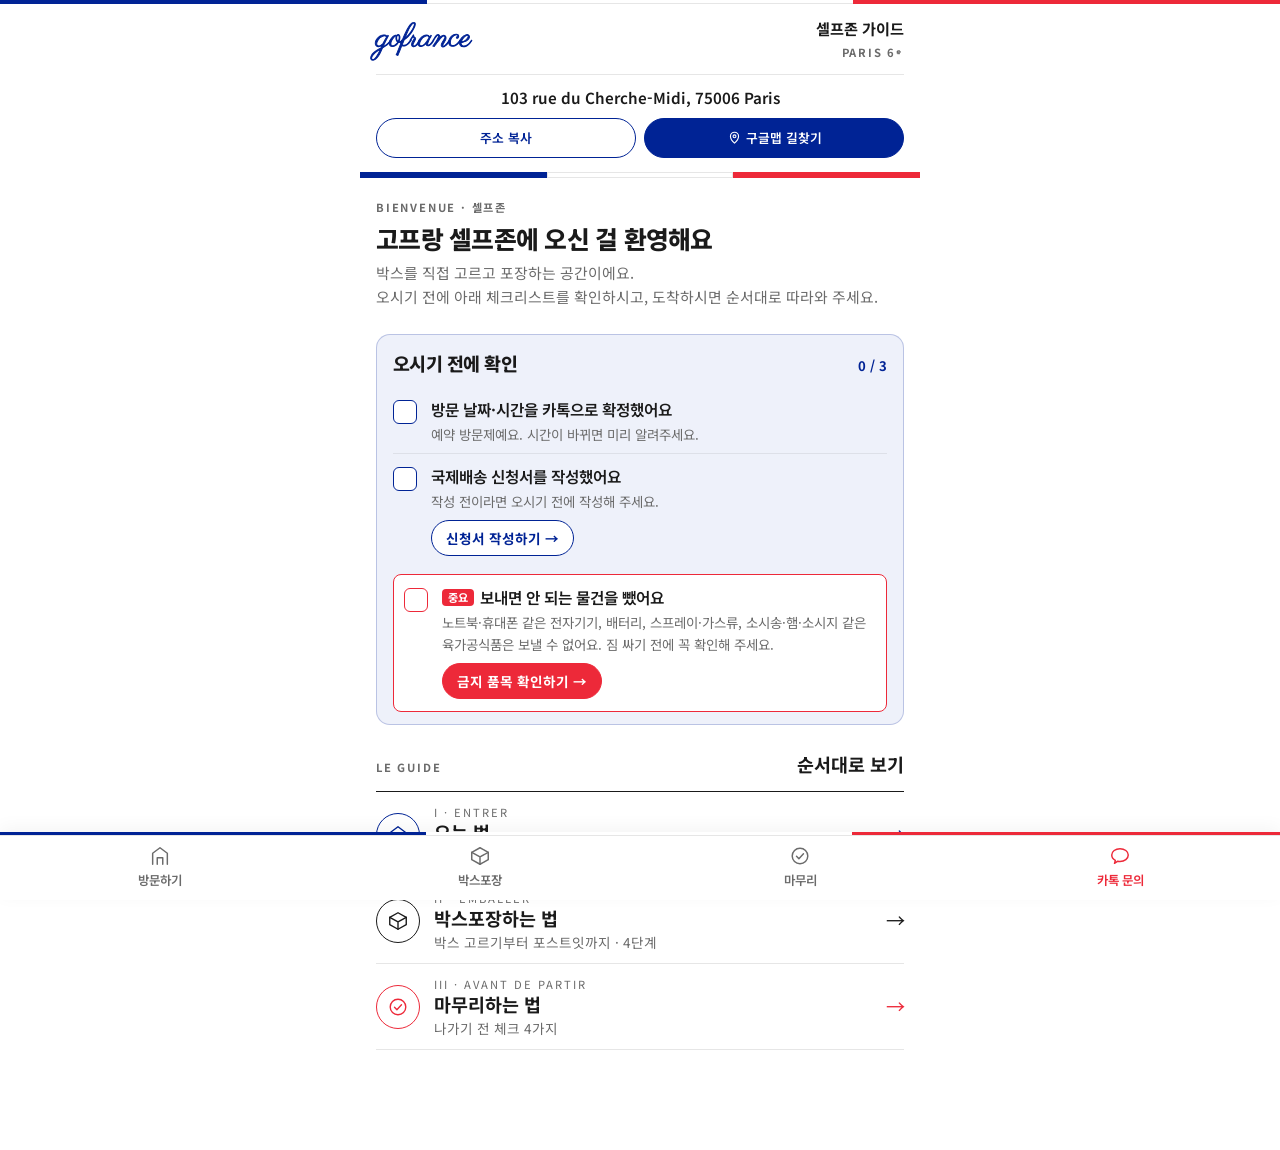
==== selfzone.html @ 9e1cb742 "셀프존가이드" ====
<!doctype html>
<html lang="ko">
<head>
<meta charset="utf-8">
<meta name="viewport" content="width=device-width, initial-scale=1, viewport-fit=cover">
<title>고프랑 셀프존 가이드</title>
<meta name="description" content="파리 6구 고프랑 셀프존에서 국제배송 박스를 직접 포장하는 방법을 사진으로 안내해요.">
<meta property="og:type" content="website">
<meta property="og:site_name" content="고프랑 GoFrance">
<meta property="og:title" content="고프랑 셀프존 가이드">
<meta property="og:description" content="오는 법 · 박스포장하는 법 · 마무리하는 법을 사진으로 안내해요.">
<meta property="og:url" content="https://gofrance-logis.github.io/gofrance-guide/selfzone.html">
<meta property="og:image" content="https://gofrance-logis.github.io/gofrance-guide/img/og.jpg">
<meta name="theme-color" content="#FFFFFF">
<link rel="preconnect" href="https://fonts.googleapis.com">
<link rel="preconnect" href="https://fonts.gstatic.com" crossorigin>
<link rel="stylesheet" href="https://fonts.googleapis.com/css2?family=Noto+Sans+KR:wght@400;500;700;800&family=Parisienne&display=swap">
<link rel="stylesheet" href="base.css">
<style>
/* Layout: a front page (three points, before-visit checklist, three guide tiles) that opens one detail screen at a time; steps are a ruled numbered flow; the site's 6px tricolor band under the header; one-line bottom menu. */
.band{height:6px;display:flex;margin-top:14px}.band i{flex:1}.band i:nth-child(1){background:var(--bleu)}.band i:nth-child(2){background:#fff;box-shadow:inset 0 0 0 1px var(--line)}.band i:nth-child(3){background:var(--rouge)}
.view{padding-block:20px 12px;display:grid;gap:24px}
.vh{display:grid;gap:6px}
.vh h1{font-size:1.55rem}
.vh p{color:var(--mute);font-size:.93rem}
.home-link{font-size:.85rem;color:var(--mute);text-decoration:none;justify-self:start;min-height:32px;display:inline-flex;align-items:center}
.sec-t{font-family:var(--f-fr);letter-spacing:.22em;text-transform:uppercase;font-size:.75rem;color:var(--mute);margin-bottom:-14px}

/* three points */
.three{margin:0;padding:0;list-style:none;border-top:1px solid var(--ink)}
.three li{display:grid;grid-template-columns:34px 1fr;gap:10px;padding:12px 0;border-bottom:1px solid var(--line)}
.three .num{font:600 1.7rem/1 var(--f-fr);font-style:italic}
.three li:nth-child(1) .num{color:var(--bleu)}.three li:nth-child(3) .num{color:var(--rouge)}
.three b{display:block;font-size:.98rem;line-height:1.4}
.three p{font-size:.85rem;color:var(--mute);margin-top:2px}

/* checklists */
.check{border-radius:14px;padding:16px 16px 6px;background:var(--tint);border:1px solid color-mix(in srgb,var(--c) 22%,transparent);display:grid;gap:4px}
.check .ch{display:flex;justify-content:space-between;align-items:baseline;gap:10px}
.check h2{font-size:1.15rem}
.check .count{font-size:.82rem;font-weight:700;color:var(--c);white-space:nowrap}
.check ul{list-style:none;margin:6px 0 0;padding:0}
.check li{border-top:1px solid rgba(0,0,0,.07)}
.check li:first-child{border-top:0}
.ci{width:100%;display:grid;grid-template-columns:28px 1fr;gap:10px;align-items:start;text-align:left;background:none;border:0;padding:12px 0 8px;cursor:pointer;font:inherit;color:inherit;min-height:44px}
.box{width:24px;height:24px;border-radius:6px;border:1.5px solid var(--c);background:#fff;display:grid;place-items:center;margin-top:1px}
.box svg{width:16px;height:16px;fill:none;stroke:#fff;stroke-width:2.6;stroke-linecap:round;stroke-linejoin:round;opacity:0}
.ci[aria-pressed="true"] .box{background:var(--c)}
.ci[aria-pressed="true"] .box svg{opacity:1}
.ci b{display:block;font-size:.98rem;line-height:1.4;font-weight:600}
.ci[aria-pressed="true"] b{color:var(--mute)}
.ci small{display:block;font-size:.84rem;color:var(--mute);margin-top:2px}
.ci .fr{display:block;font-size:.88rem}
.cextra{padding:0 0 12px 38px;display:grid;gap:8px}
.lk{display:inline-flex;align-items:center;gap:6px;justify-self:start;min-height:36px;padding:4px 14px;border-radius:999px;border:1.5px solid var(--c);background:#fff;color:var(--c);font-weight:700;font-size:.85rem;text-decoration:none}
.lk.solid{background:var(--c);color:#fff}
.flag-imp{display:inline-block;font-size:.7rem;font-weight:700;color:#fff;background:var(--rouge);border-radius:4px;padding:1px 6px;margin-right:6px;vertical-align:2px}
.check li.imp{background:#fff;border-radius:8px;border:1.5px solid var(--rouge);margin:6px 0;padding:0 10px}
.check li.imp .box{border-color:var(--rouge)}
.check li.imp .ci[aria-pressed="true"] .box{background:var(--rouge)}
.check li.imp .lk{border-color:var(--rouge);color:#fff;background:var(--rouge)}
.check li.imp+li{border-top:0}

/* guide tiles */
.tiles{display:grid;gap:10px}
.tile{display:grid;grid-template-columns:46px 1fr 20px;gap:12px;align-items:center;padding:16px;border-radius:10px;text-decoration:none;color:var(--ink);border-top:4px solid var(--c);background:var(--tint);min-height:84px}
.tile .tn{font:600 2rem/1 var(--f-fr);font-style:italic;color:var(--c)}
.tile b{display:block;font-family:var(--f-head);font-size:1.15rem}
.tile span.d{display:block;font-size:.85rem;color:var(--mute);margin-top:2px}
.tile .ar{color:var(--c);font-size:1.2rem}

/* steps */
.steps{list-style:none;margin:0;padding:0;border-top:1px solid var(--ink)}
.steps>li{display:grid;gap:12px;padding:18px 0;border-bottom:1px solid var(--line)}
.sh{display:grid;grid-template-columns:30px 1fr;gap:12px;align-items:start}
.n{width:30px;height:30px;border-radius:50%;border:1.5px solid var(--bleu);color:var(--bleu);display:grid;place-items:center;font:600 .9rem var(--f-head);margin-top:1px}
.sh b{display:block;font-family:var(--f-head);font-size:1.06rem;line-height:1.38}
.sh .fr{display:block;font-size:.9rem}
.sb{display:grid;gap:12px;padding-left:42px;min-width:0}
@media (max-width:380px){.sb{padding-left:0}}

/* rate table: popular rows stand out */
.rate tr.pop td{background:var(--bleu-tint);font-weight:700;color:var(--ink)}
.rate tr.pop td:first-child{box-shadow:inset 3px 0 0 var(--bleu);padding-left:8px}
.rate td:first-child{padding-left:8px}
.rate tr.pop i{font-style:normal;font-size:.68rem;font-weight:700;color:#fff;background:var(--bleu);border-radius:4px;padding:1px 5px;margin-left:4px;vertical-align:1px}
.rate td:nth-child(2){color:var(--mute);font-size:.82rem}
.rate tr.pop td:nth-child(2){color:var(--ink)}

/* offer + coffee */
.offer{display:grid;gap:10px}
.offer h2{font-size:1.15rem;display:flex;align-items:baseline;gap:10px}
.offer h2 .fr{font-size:.95rem}
.offer ul{list-style:none;margin:0;padding:0;display:grid;grid-template-columns:1fr 1fr;gap:8px}
.offer li{background:var(--soft);border-radius:8px;padding:12px;font-size:.88rem;line-height:1.45}
.offer li b{display:block;font-size:.95rem;margin-bottom:2px}
.offer li.wide{grid-column:1/-1}
.offer .ph{max-width:200px}
.coffee{border-radius:10px;border-top:4px solid var(--rouge);background:var(--rouge-tint);padding:16px;display:grid;gap:8px;--c:var(--rouge)}
.coffee h3{font-size:1.05rem}
.coffee p{font-size:.9rem}

.next{display:flex;justify-content:space-between;align-items:center;gap:12px;min-height:52px;padding:0 20px;border-radius:999px;background:var(--bleu);color:#fff;text-decoration:none;font-weight:700}
.bye{text-align:center;display:grid;gap:6px;padding:26px 0 6px;border-top:1px solid var(--line)}
.bye .logo{font-size:2.4rem}
.bye b{font-family:var(--f-head);font-size:1.2rem}
.bye p{color:var(--mute);font-size:.92rem}
.bye .fr{font-size:1.1rem}
/* post-it example */
.pfig{margin:0;display:grid;gap:6px}
.postit{position:relative;max-width:300px}
.postit .ex{position:absolute;top:-10px;right:-8px;background:var(--rouge);color:#fff;font-size:.72rem;font-weight:700;padding:3px 8px;border-radius:999px;transform:rotate(3deg)}
.postit dd .e{font-weight:500;opacity:.75;font-size:.85rem}
.pfig figcaption{font-size:.82rem;color:var(--rouge);font-weight:600}

/* estimator */
.calc{border:1.5px solid var(--bleu);border-radius:10px;padding:16px;display:grid;gap:12px;background:#fff}
.calc h3{font-size:1.05rem;display:flex;align-items:baseline;gap:8px}
.calc h3 .fr{font-size:.9rem}
.calc .grid{display:grid;grid-template-columns:repeat(3,minmax(0,1fr));gap:8px}
.calc label{display:grid;gap:4px;font-size:.78rem;color:var(--mute);font-weight:600}
.calc input,.calc select{width:100%;min-height:44px;border:1px solid #CFCFCF;border-radius:8px;padding:8px 10px;font:600 1rem var(--f-body);color:var(--ink);background:#fff;font-variant-numeric:tabular-nums}
.calc input:focus,.calc select:focus{outline:2px solid var(--bleu);outline-offset:0;border-color:var(--bleu)}
.calc .wide{grid-column:1/-1}
.calc .two{display:grid;grid-template-columns:1fr 1.4fr;gap:8px}
.res{background:var(--bleu-tint);border-radius:8px;padding:12px 14px;display:grid;gap:4px;font-variant-numeric:tabular-nums}
.res .r{display:flex;justify-content:space-between;gap:10px;font-size:.9rem}
.res .r span:first-child{color:var(--mute)}
.res .r.on span:last-child{font-weight:700;color:var(--bleu)}
.res .tot{display:flex;justify-content:space-between;align-items:baseline;border-top:1px solid rgba(0,35,149,.2);margin-top:4px;padding-top:8px}
.res .tot b{font-family:var(--f-head);font-size:1rem}
.res .tot strong{font-size:1.5rem;color:var(--bleu)}
.res .empty{font-size:.88rem;color:var(--mute)}
.warn{display:grid;gap:4px;font-size:.84rem;color:var(--ink)}
.warn p{padding-left:16px;position:relative}
.warn p::before{content:"";position:absolute;left:2px;top:.6em;width:6px;height:6px;border-radius:50%;background:var(--rouge)}

/* snack row */
.snack{display:grid;grid-template-columns:110px 1fr;gap:12px;align-items:center;background:var(--soft);border-radius:8px;padding:10px}
.snack img{width:110px;height:110px;object-fit:cover;border-radius:6px}
.snack b{display:block;font-size:.95rem;margin-bottom:2px}
.snack p{font-size:.86rem;line-height:1.5}
.snack .tag{display:block;margin-top:6px;font-size:.82rem;font-weight:700;color:var(--bleu);line-height:1.45;border-left:2px solid var(--bleu);padding-left:8px}
/* action list (site sketch 04/09 "바로 시작하기" rows) */
.acts{display:grid}
.acts-h{display:flex;align-items:baseline;justify-content:space-between;gap:10px;padding-bottom:12px;border-bottom:1px solid var(--ink)}
.acts-h b{font-family:var(--f-head);font-size:1.15rem}
.act{display:grid;grid-template-columns:44px 1fr 18px;gap:14px;align-items:center;min-height:86px;border-bottom:1px solid var(--line);text-decoration:none;color:var(--ink)}
.act .ai{width:44px;height:44px;border-radius:50%;border:1.5px solid var(--c);display:grid;place-items:center;color:var(--c)}
.act svg{width:22px;height:22px;fill:none;stroke:currentColor;stroke-width:1.5;stroke-linecap:round;stroke-linejoin:round}
.act .ak{display:block;font-family:var(--f-fr);letter-spacing:.18em;text-transform:uppercase;font-size:.7rem;color:var(--mute)}
.act b{display:block;font-family:var(--f-head);font-size:1.15rem;line-height:1.3}
.act .d{display:block;font-size:.85rem;color:var(--mute)}
.act .ar{color:var(--c);font-size:1.2rem;transition:transform .15s}
.act:active .ar,.act:hover .ar{transform:translateX(3px)}

/* equal photo pairs */
.pair .ph{aspect-ratio:3/4;object-fit:cover;height:auto}

/* codes shown in the guide */
.code{justify-content:space-between}
.code .ct{font-weight:600;color:var(--bleu)}
.code .slot{font:700 1.3rem ui-monospace,SFMono-Regular,Menlo,monospace;letter-spacing:.18em;color:var(--ink);padding:4px 12px}

/* perks hint in step 4 */
.perks{display:grid;gap:8px;border-top:1px solid var(--line);border-bottom:1px solid var(--line);padding:12px 0}
.perks>div{display:grid;grid-template-columns:86px 1fr;gap:10px;align-items:start}
.perks .pk{font-size:.75rem;font-weight:700;color:var(--bleu);border:1px solid var(--bleu);border-radius:999px;text-align:center;padding:2px 6px;margin-top:2px}
.perks .pk.cafe-k{color:var(--rouge);border-color:var(--rouge)}
.perks p{font-size:.88rem}
.perks small{color:var(--mute);font-size:.78rem}

/* estimator trigger + dialog */
.ask{display:grid;gap:10px;background:var(--bleu-tint);border-radius:10px;padding:14px 16px}
.ask p{font-size:.88rem;color:var(--mute)}
.ask p b{display:block;color:var(--ink);font-family:var(--f-head);font-size:1.02rem;margin-bottom:2px}
.ask-btn{justify-self:start;min-height:46px;padding:0 22px;border-radius:999px;border:0;background:var(--bleu);color:#fff;font:700 .95rem var(--f-body);cursor:pointer}
dialog#calc-dlg{border:0;padding:0;width:min(520px,calc(100vw - 24px));max-height:calc(100vh - 40px);border-radius:14px;overflow:auto;box-shadow:0 20px 60px rgba(0,0,0,.25)}
dialog#calc-dlg::backdrop{background:rgba(10,20,50,.45)}
dialog#calc-dlg .calc{border:0;border-radius:0;padding-top:20px}
.dlg-x{position:absolute;top:10px;right:10px;margin:0;z-index:1}
.dlg-x button{width:40px;height:40px;border-radius:50%;border:1px solid var(--line);background:#fff;font-size:1.4rem;line-height:1;cursor:pointer;color:var(--ink)}
.perk-on{margin-top:6px;font-size:.85rem;font-weight:700;color:var(--bleu)}
.perk-on.cafe{color:var(--rouge)}

/* Go-Café block */
.cafe{border-top:1px solid var(--ink);padding-top:14px;display:grid;gap:14px}
.cafe-top{display:flex;justify-content:space-between;align-items:center}
.cafe-main{display:grid;grid-template-columns:auto 1fr;gap:16px;align-items:center}
.price{font:800 3rem/1 var(--f-body);letter-spacing:-.03em;color:var(--rouge);display:flex;align-items:flex-start;gap:2px;padding-right:16px;border-right:1px solid var(--line)}
.price span{font-size:1.4rem;margin-top:.35rem}
.cafe h3{font-size:1.1rem;margin-bottom:4px}
.cafe-main p{font-size:.88rem;color:var(--mute)}
.cafe-steps{list-style:none;margin:0;padding:0;display:grid;grid-template-columns:repeat(3,minmax(0,1fr));gap:8px}
.cafe-steps li{font-size:.8rem;line-height:1.45;background:var(--rouge-tint);border-radius:8px;padding:10px;display:grid;gap:4px}
.cafe-steps li span{font:800 .95rem/1 var(--f-body);color:var(--rouge)}
.cafe-link{justify-self:start;font:700 .9rem var(--f-body);color:var(--rouge);background:none;border:0;border-bottom:1.5px solid var(--rouge);padding:0 0 1px;cursor:pointer;min-height:32px}
.links{display:flex;gap:8px;flex-wrap:wrap}
.flag{display:inline-flex;width:24px;height:10px;flex:none}.flag i{flex:1}.flag i:nth-child(1){background:var(--bleu)}.flag i:nth-child(2){background:#fff;box-shadow:inset 0 0 0 1px var(--line)}.flag i:nth-child(3){background:var(--rouge)}
/* address: text on its own line, two equal buttons below */
.addrline{display:grid;gap:8px;justify-items:stretch}
.addrline strong{text-align:center;font-size:.95rem}
.addr-btns{display:grid;grid-template-columns:1fr 1fr;gap:8px}
.addr-btns .chip{justify-content:center;min-height:40px}
.chip.solid{background:var(--bleu);color:#fff}
.chip svg{width:15px;height:15px;fill:none;stroke:currentColor;stroke-width:1.8;margin-right:4px}
/* shared popup */
dialog#modal{border:0;padding:0;width:min(520px,calc(100vw - 24px));max-height:calc(100vh - 40px);border-radius:16px;overflow:auto;box-shadow:0 20px 60px rgba(0,0,0,.25)}
dialog#modal::backdrop{background:rgba(10,20,50,.45)}
#modal-body{padding:22px 18px 20px;display:grid;gap:12px}
#modal-body h2{font-size:1.25rem;padding-right:40px}
#modal-body h3{font-size:1rem;margin-top:6px}
.mnote{font-size:.85rem;color:var(--mute)}
.mwarn{font-size:.85rem;color:var(--rouge);font-weight:500}
.kv{display:grid;border-top:1px solid var(--ink)}
.kv div{display:flex;justify-content:space-between;gap:10px;padding:8px 0;border-bottom:1px solid var(--line);font-size:.9rem}
.kv b{font-variant-numeric:tabular-nums}
.mtarget{background:var(--rouge-tint);border-radius:10px;padding:12px 14px;font-size:.9rem}
.mtarget b{display:block;color:var(--rouge);font-size:.8rem;margin-bottom:2px}
.msteps{list-style:none;margin:0;padding:0;display:grid;gap:8px}
.msteps li{display:grid;grid-template-columns:28px 1fr;gap:10px;font-size:.88rem;color:var(--mute)}
.msteps li span{width:28px;height:28px;border-radius:50%;background:var(--rouge);color:#fff;display:grid;place-items:center;font-weight:800;font-size:.85rem}
.msteps li b{display:block;color:var(--ink);font-size:.95rem}
.mphotos{display:grid;grid-template-columns:repeat(3,1fr);gap:6px}
.mphotos img{width:100%;aspect-ratio:3/4;object-fit:cover;border-radius:8px;background:var(--soft)}
.mrate th,.mrate td{padding:7px 8px}
.mrate th:last-child,.mrate td:last-child{text-align:right}
.mrate th:first-child,.mrate td:first-child{padding-left:10px}
.mrate tr.pop td{background:var(--bleu-tint);font-weight:700;color:var(--bleu)}
.mrate tr.pop td:first-child{box-shadow:inset 3px 0 0 var(--bleu)}
.mrate tr.pop i{font-style:normal;font-size:.68rem;font-weight:700;color:#fff;background:var(--bleu);border-radius:4px;padding:1px 5px;margin-left:4px;vertical-align:1px}
.carrier-card{display:grid;grid-template-columns:44px 1fr 18px;gap:12px;align-items:center;width:100%;text-align:left;background:var(--soft);border:1px solid var(--line);border-radius:14px;padding:12px 14px;cursor:pointer;font:inherit;color:inherit;min-height:64px}
.carrier-card .ci2{width:44px;height:44px;border-radius:50%;background:#fff;border:1.5px solid var(--bleu);color:var(--bleu);display:grid;place-items:center}
.carrier-card svg{width:22px;height:22px;fill:none;stroke:currentColor;stroke-width:1.5;stroke-linecap:round;stroke-linejoin:round}
.carrier-card b{display:block;font-size:1rem}
.carrier-card .d{display:block;font-size:.84rem;color:var(--mute)}
.carrier-card .ar{color:var(--bleu)}
.msteps.blue li span{background:var(--bleu)}
.tbc{background:#FFF3B0;color:var(--ink);padding:0 4px;border-radius:3px;font-weight:600}
.cnote{display:grid;gap:8px}
.cnote div{background:var(--bleu-tint);border-radius:10px;padding:10px 12px;font-size:.86rem;color:var(--mute)}
.cnote b{display:block;color:var(--bleu);font-size:.92rem}
.howfee{border:1px solid var(--line);border-radius:12px;padding:14px;display:grid;gap:8px;background:#fff}
.hf-t{font-size:.98rem}
.hf-row{display:grid;grid-template-columns:96px 1fr;gap:10px;font-size:.88rem;align-items:baseline;padding:6px 0;border-top:1px solid var(--line)}
.hf-k{font-weight:700;color:var(--mute);font-size:.82rem}
.hf-on .hf-k{color:var(--bleu)}
.hf-on{background:var(--bleu-tint);border-radius:8px;padding:8px 10px;border-top:0}
.hf-ex{display:grid;gap:6px;font-size:.84rem;color:var(--mute)}
.hf-et{font-size:.75rem;font-weight:700;color:var(--mute)}
.hf-case{display:grid;grid-template-columns:1fr auto;gap:10px;align-items:center;background:var(--soft);border-radius:8px;padding:8px 10px;line-height:1.5}
.hf-case b{color:var(--ink)}
.hf-res{text-align:right;white-space:nowrap;font-size:.8rem;color:var(--mute);display:grid}
.hf-res strong{font-size:1.05rem;color:var(--bleu)}
.postits{display:flex;flex-wrap:wrap;gap:22px 16px;padding:10px 4px 6px}
.postits .postit{flex:1 1 220px;max-width:280px}
.postits .postit:nth-child(2){transform:rotate(1deg)}
.mpost{padding:12px 4px 4px}
.mpost .postit{max-width:260px}
.appay{display:flex;flex-wrap:wrap;gap:4px 10px;align-items:baseline;font-size:.86rem;background:var(--soft);border-radius:8px;padding:8px 12px}
.appay b{font-size:.8rem;color:var(--mute)}
.perks .pk-h{font-weight:700;font-size:.92rem;color:var(--ink)}
.pk-snack{display:grid;grid-template-columns:84px 1fr;gap:12px;align-items:center}
.pk-snack img{width:84px;height:84px;object-fit:cover;border-radius:8px}
.pk-snack .pk{display:inline-block;margin-bottom:4px}
.perks>.pk-snack{grid-template-columns:84px 1fr;gap:12px}
.perks>.pk-cafe{display:grid;grid-template-columns:84px 1fr;gap:12px;align-items:center}
.pk-cafe .pk{justify-self:stretch;text-align:center;margin:0}
#modal-body .ask-btn{display:inline-flex;align-items:center;justify-content:center;text-decoration:none}
</style>
</head>
<body>
<div class="tri" aria-hidden="true"><i></i><i></i><i></i></div>
<header class="wrap">
  <div class="top"><a class="logo" href="#" aria-label="gofrance 처음 화면">gofrance</a><div class="meta"><b>셀프존 가이드</b><span class="kicker">Paris 6ᵉ</span></div></div>
  <div class="addrline"><strong>103 rue du Cherche-Midi, 75006 Paris</strong><span class="addr-btns"><button class="chip" type="button" id="copy">주소 복사</button><a class="chip solid" id="maps" href="https://www.google.com/maps/dir/?api=1&amp;destination=103+rue+du+Cherche-Midi+75006+Paris" target="_blank" rel="noopener"><svg viewBox="0 0 24 24" aria-hidden="true"><path d="M12 21s-6.5-5.6-6.5-11a6.5 6.5 0 0 1 13 0c0 5.4-6.5 11-6.5 11z"/><circle cx="12" cy="10" r="2.3"/></svg>구글맵 길찾기</a></span></div>
</header>
<div class="band wrap" aria-hidden="true" style="padding:0"><i></i><i></i><i></i></div>
<main class="wrap" id="app"></main>
<dialog id="modal" aria-labelledby="modal-t"><form method="dialog" class="dlg-x"><button type="submit" aria-label="닫기">×</button></form><div id="modal-body"></div></dialog>
<script src="data.js"></script>
<script>
(function(){
var G=GUIDE,X=GX,app=document.getElementById('app'),ROMAN=['I','II','III'],checked={};
var COL={visit:['#002395','#EEF1FA'],pack:['#1A1A1A','#F6F7FA'],exit:['#ED2939','#FDF1F1']};
try{checked=JSON.parse(localStorage.getItem('gf-self-check')||'{}')}catch(e){}
function save(){try{localStorage.setItem('gf-self-check',JSON.stringify(checked))}catch(e){}}
document.body.insertAdjacentHTML('beforeend',X.bottomNav(''));X.toTop();X.copyAddr(document.getElementById('copy'));
var TICK='<svg viewBox="0 0 24 24" aria-hidden="true"><path d="M5 12.5l4.2 4.2L19 7"/></svg>';

function checklist(key,title,items,c,tint){
  var d=items.filter(function(_,k){return checked[key+k]}).length;
  return '<section class="check" style="--c:'+c+';--tint:'+tint+'" data-key="'+key+'"><div class="ch"><h2>'+title+'</h2><span class="count">'+d+' / '+items.length+'</span></div><ul>'+
    items.map(function(it,k){var on=!!checked[key+k];
      var ex='';
      if(it.link) ex+='<a class="lk" href="'+it.link+'" target="_blank" rel="noopener">'+X.esc(it.linkT||'바로가기')+' →</a>';
      if(it.kakao) ex+='<a class="lk solid" href="'+G.kakao+'" target="_blank" rel="noopener">사진 아직이면 카톡으로 보내기 →</a>';
      if(it.img) ex+=X.photos(it);
      return '<li'+(it.important?' class="imp"':'')+'><button class="ci" type="button" data-k="'+k+'" aria-pressed="'+on+'"><span class="box">'+TICK+'</span><span><b>'+(it.important?'<span class="flag-imp">중요</span>':'')+X.esc(it.t)+'</b>'+(it.fr?'<span class="fr">'+X.esc(it.fr)+'</span>':'')+'<small>'+X.esc(it.d).replace(/\n/g,'<br>')+'</small></span></button>'+(ex?'<div class="cextra">'+ex+'</div>':'')+'</li>';
    }).join('')+'</ul></section>';
}
function steps(p){
  return '<ol class="steps">'+p.steps.map(function(s,k){
    return '<li><div class="sh"><span class="n">'+(k+1)+'</span><span><b>'+X.esc(s.t)+'</b><span class="fr">'+X.esc(s.fr)+'</span></span></div><div class="sb"><p>'+X.esc(s.d).replace(/\n/g,'<br>')+'</p>'+X.extras(s)+X.photos(s)+'</div></li>';
  }).join('')+'</ol>';
}
function offer(o){
  var cells=[],snack='';
  o.list.forEach(function(x){var parts=x.split(' · '),t=parts[0],d=parts.slice(1).join(' · ');
    if(t==='간식 꾸러미'){ var i=d.indexOf('. '); snack='<div class="snack"><img src="img/snacks.webp" alt="Merci GoFrance 태그가 달린 간식 꾸러미" loading="lazy"><div><b>간식 꾸러미</b><p>'+X.esc(d.slice(0,i+1))+'</p><span class="tag">'+X.esc(d.slice(i+2))+'</span></div></div>'; }
    else cells.push('<li'+(t==='화장실'?' class="wide"':'')+'><b>'+X.esc(t)+'</b>'+X.esc(d)+'</li>');
  });
  return '<section class="offer"><h2>'+X.esc(o.t)+' <span class="fr">'+o.fr+'</span></h2>'+snack+'<ul>'+cells.join('')+'</ul></section>';
}
function coffee(c){
  return '<section class="cafe" aria-labelledby="cafe-t"><div class="cafe-top"><span class="kicker">Go-Café · événement</span><span class="flag" aria-hidden="true"><i></i><i></i><i></i></span></div>'+
    '<div class="cafe-main"><div class="price"><span>€</span>6</div><div><h3 id="cafe-t">'+X.esc(c.t)+'</h3><p>'+X.esc(c.d)+'</p></div></div>'+
    '<ol class="cafe-steps">'+c.steps.map(function(x,k){return '<li><span>'+(k+1)+'</span>'+X.esc(x)+'</li>'}).join('')+'</ol>'+
    '<button class="cafe-link" type="button" data-modal="cafe">'+X.esc(c.linkT)+' <span aria-hidden="true">→</span></button></section>';
}
function perksHTML(){
  return '<div class="perks"><p class="pk-h">고프랑이 감사한 마음으로 준비했어요</p>'+
    '<div class="pk-snack"><img src="img/snacks.webp" alt="Merci GoFrance 태그가 달린 간식 꾸러미" loading="lazy"><div><span class="pk">간식 꾸러미</span><p>1–10kg 박스 · 14kg 미만이면 간식 꾸러미를 드려요.</p></div></div>'+
    '<div class="pk-cafe"><span class="pk cafe-k">커피 €6</span><p>15kg 이상이면 커피값 €6을 지원해 드려요.</p></div>'+
    '<small>실제 저울 무게 기준이에요.</small></div>';
}

function calcHTML(){
  return '<div class="ask"><p><b>혹시 배송비가 궁금하신가요?</b>계측한 숫자를 넣으면 예상 금액을 볼 수 있어요.</p><button class="ask-btn" type="button" id="open-calc">배송비 예상해보기</button></div>'+
    '<dialog id="calc-dlg" aria-labelledby="calc-t"><form method="dialog" class="dlg-x"><button type="submit" aria-label="닫기">×</button></form>'+calcBody()+'</dialog>';
}
function calcBody(){
  var opts=G.rates.map(function(r){return '<option value="'+r.kg+'">'+r.kg+'kg 박스'+(r.size?' ('+r.size+')':'')+'</option>'}).join('');
  return '<section class="calc"><h3 id="calc-t">배송비 예상해보기 <span class="fr">Estimation</span></h3>'+
    '<label class="wide">사용한 박스<select id="c-box"><option value="">선택해 주세요</option>'+opts+'<option value="own">가져온 박스 (박스값 없음)</option></select></label>'+
    '<div class="grid"><label>가로 cm<input id="c-l" type="number" inputmode="decimal" min="1" placeholder="50"></label><label>세로 cm<input id="c-w" type="number" inputmode="decimal" min="1" placeholder="33"></label><label>높이 cm<input id="c-h" type="number" inputmode="decimal" min="1" placeholder="29"></label></div>'+
    '<label class="wide">계측한 무게 kg<input id="c-kg" type="number" inputmode="decimal" min="0.1" step="0.1" placeholder="8.4"></label>'+
    '<div class="res" id="c-res" aria-live="polite"><span class="empty">박스·크기·무게를 넣으면 예상 금액이 나와요.</span></div>'+
    '<div class="warn"><p>실무게와 부피무게(가로×세로×높이÷5,000) 중 더 큰 쪽으로 계산돼요.</p><p>소수점이 있으면 다음 kg 요금이 적용돼요. 예) 10.1kg → 11kg</p><p>직원이 검수·계측하면서 무게와 금액이 바뀔 수 있어요. 최종 배송비는 실측 후 카톡으로 안내드려요.</p></div></section>';
}
function bindCalc(){
  var box=document.getElementById('c-box'); if(!box) return;
  var dlg=document.getElementById('calc-dlg'),ob=document.getElementById('open-calc');
  ob.addEventListener('click',function(){ if(dlg.showModal){dlg.showModal()} else {dlg.setAttribute('open','')} });
  dlg.addEventListener('click',function(e){ if(e.target===dlg) dlg.close(); });
  var L=document.getElementById('c-l'),W=document.getElementById('c-w'),H=document.getElementById('c-h'),K=document.getElementById('c-kg'),R=document.getElementById('c-res');
  function eur(n){return '€'+(Math.round(n*100)/100).toFixed(n%1?1:0)}
  function upd(){
    var l=+L.value,w=+W.value,h=+H.value,kg=+K.value;
    if(!(l>0&&w>0&&h>0&&kg>0)){R.innerHTML='<span class="empty">박스·크기·무게를 넣으면 예상 금액이 나와요.</span>';return;}
    var vol=l*w*h/5000, use=Math.max(kg,vol), bill=Math.max(1,Math.ceil(use-1e-9));
    if(bill>30){R.innerHTML='<span class="empty">'+bill+'kg로 계산돼요. 30kg이 넘는 박스는 카톡으로 문의해 주세요.</span>';return;}
    var ship=G.tariff[bill-1], heavy=bill>=30?25:bill>=25?10:0, r=G.rates.filter(function(x){return String(x.kg)===box.value})[0], bp=r?r.box:0;
    var volWin=vol>kg;
    R.innerHTML='<div class="r'+(volWin?'':' on')+'"><span>실무게</span><span>'+kg.toFixed(1)+' kg</span></div>'+
      '<div class="r'+(volWin?' on':'')+'"><span>부피무게</span><span>'+vol.toFixed(1)+' kg</span></div>'+
      '<div class="r"><span>비용책정 무게 (큰 쪽, 소수점은 다음 kg)</span><span>'+bill+' kg</span></div>'+
      '<div class="r"><span>배송비</span><span>'+eur(ship)+'</span></div>'+(heavy?'<div class="r"><span>헤비차지</span><span>'+eur(heavy)+'</span></div>':'')+
      '<div class="r"><span>박스값</span><span>'+(box.value?eur(bp):'박스 선택 전')+'</span></div>'+
      '<div class="tot"><b>예상 금액</b><strong>'+eur(ship+heavy+bp)+'</strong></div>'+
      ((r&&r.kg<=10&&kg<14)?'<div class="perk-on">간식 꾸러미를 드려요.</div>':'')+(kg>=15?'<div class="perk-on cafe">고카페 커피값 €6을 지원해 드려요.</div>':'');
  }
  box.addEventListener('change',function(){
    var r=G.rates.filter(function(x){return String(x.kg)===box.value})[0];
    if(r&&r.size&&!L.value&&!W.value&&!H.value){var d=r.size.split('·');L.value=d[0];W.value=d[1];H.value=d[2];}
    upd();
  });
  [L,W,H,K].forEach(function(i){i.addEventListener('input',upd)});
}
function modalHTML(kind){
  var e=X.esc;
  if(kind==='rates'){
    var POP=[3,5,10,15,20];
    var rows=G.tariff.map(function(v,k){var kg=k+1,pop=POP.indexOf(kg)>-1;return '<tr'+(pop?' class="pop"':'')+'><td>'+kg+'kg'+(pop?' <i>자주 써요</i>':'')+'</td><td>€'+v+'</td></tr>'}).join('');
    return '<h2 id="modal-t">박스 배송 전체 가격</h2><p class="mnote">파리 사무실 기준이에요. 비용책정 무게는 실제 무게와 부피무게 중 더 큰 쪽이고, 소수점이 있으면 다음 kg으로 계산돼요 (10.1kg → 11kg).</p>'+
      '<div class="tbl mrate"><table><thead><tr><th>비용책정 무게</th><th>배송비</th></tr></thead><tbody>'+rows+'</tbody></table></div>'+
      '<h3>박스값</h3><div class="kv">'+G.boxSale.map(function(r){return '<div><span>'+e(r[0])+'</span><b>'+r[1]+'</b></div>'}).join('')+'</div>'+
      '<h3>헤비차지 (한 박스 무게 기준)</h3><div class="kv">'+G.heavy.map(function(r){return '<div><span>'+r[0]+'</span><b>+'+r[1]+'</b></div>'}).join('')+'</div>';
  }
  if(kind==='carrier'){
    var rows=G.carrier.map(function(r){return '<tr><td>'+r[0]+'kg</td><td>€'+r[1]+'</td></tr>'}).join('');
    return '<h2 id="modal-t">캐리어 배송 가격</h2><p class="mnote">파리 사무실 기준이에요. 캐리어 크기 제한은 없고, 10kg부터 보내실 수 있어요.</p>'+
      '<div class="cnote"><div><b>포장은 무료</b>캐리어는 고프랑이 특수포장해서 보내드려요. 포장비는 받지 않아요.</div><div><b>포장 무게 +2kg</b>포장 후 무게로 계산돼요. 예) 실제 17kg 캐리어 → 19kg 요금</div><div><b>부피와 무게 중 큰 쪽</b>캐리어도 부피와 무게 중 더 무거운 쪽 요금이 적용돼요.</div></div>'+
      '<h3>캐리어로 보내는 법</h3><ol class="msteps blue"><li><span>1</span><div><b>캐리어 그대로 가져오기</b>박스에 다시 담지 않으셔도 돼요.</div></li><li><span>2</span><div><b>노란 포스트잇 쓰고 붙이기</b>박스와 같은 노란 포스트잇에 이름·크기·무게·결제 방법을 적어 캐리어에 붙여 주세요.<div class="mpost">'+X.postitCarrier()+'</div></div></li><li><span>3</span><div><b>사진 찍어 카톡으로 보내기</b>고프랑이 특수포장·계측한 뒤 배송비를 안내드려요.</div></li></ol>'+
      '<p class="mnote">300유로가 넘는 고가 캐리어는 직원이 있을 때 방문해 주시면 더 안심하고 맡기실 수 있어요.</p>'+
      '<h3>무게별 가격</h3>'+
      '<div class="tbl mrate"><table><thead><tr><th>포장 후 무게</th><th>배송비</th></tr></thead><tbody>'+rows+'</tbody></table></div>'+
      '<p class="mnote">10kg €78부터 1kg마다 €6.5씩 더해져요.</p>'+
      '<h3>헤비차지 (캐리어 1개 무게 기준)</h3><div class="kv">'+G.heavy.map(function(r){return '<div><span>'+r[0]+'</span><b>+'+r[1]+'</b></div>'}).join('')+'</div>'+
      '<p class="mnote">예) 28kg 캐리어: €195 + 헤비차지 €10 = €205</p>';
  }
  if(kind==='cafe'){
    var cf=G.cafe;
    return '<span class="kicker">Go-Café</span><h2 id="modal-t">커피 한 잔, €6 지원</h2><div class="mtarget"><b>참여 대상</b>'+e(cf.target)+'</div>'+
      '<ol class="msteps">'+cf.steps.map(function(x,k){return '<li><span>'+(k+1)+'</span><div><b>'+e(x[0])+'</b>'+e(x[1])+'</div></li>'}).join('')+'</ol>'+
      '<h3>인증샷 예시</h3><div class="mphotos">'+[1,2,3].map(function(n){return '<img src="img/cafe'+n+'.webp" alt="고카페 인증샷 예시 '+n+'" loading="lazy">'}).join('')+'</div>'+
      '<h3>지급 방법</h3><p class="mnote">'+e(cf.payout)+'</p><p class="mwarn">'+e(cf.note).replace(/\n/g,'<br>')+'</p>'+
      '<a class="ask-btn" href="'+G.kakao+'" target="_blank" rel="noopener">카톡으로 인증사진 보내기</a>';
  }
  return '';
}
var modal=document.getElementById('modal');
function openModal(kind){ document.getElementById('modal-body').innerHTML=modalHTML(kind); if(modal.showModal){modal.showModal()} else {modal.setAttribute('open','')} modal.scrollTop=0; }
modal.addEventListener('click',function(e){ if(e.target===modal) modal.close(); });
document.addEventListener('click',function(e){ var t=e.target.closest('[data-modal]'); if(t){ e.preventDefault(); openModal(t.getAttribute('data-modal')); } });
function bind(){
  app.querySelectorAll('.check').forEach(function(sec){
    var key=sec.dataset.key;
    sec.querySelectorAll('.ci').forEach(function(b){b.addEventListener('click',function(){
      var k=key+b.dataset.k; checked[k]=!checked[k]; save();
      b.setAttribute('aria-pressed',checked[k]?'true':'false');
      sec.querySelector('.count').textContent=sec.querySelectorAll('.ci[aria-pressed="true"]').length+' / '+sec.querySelectorAll('.ci').length;
    })});
  });
}
function home(){
  var h='<div class="vh"><span class="kicker">Bienvenue · 셀프존</span><h1>고프랑 셀프존에 오신 걸 환영해요</h1><p>박스를 직접 고르고 포장하는 공간이에요.<br>오시기 전에 아래 체크리스트를 확인하시고, 도착하시면 순서대로 따라와 주세요.</p></div>';
  h+=checklist('bv','오시기 전에 확인',G.beforeVisit,'#002395','#EEF1FA');
  var ICO={visit:'<path d="M4 21V9l8-6 8 6v12"/><path d="M9 21v-7h6v7"/>',pack:'<path d="M3 8l9-5 9 5v8l-9 5-9-5z"/><path d="M3 8l9 5 9-5M12 13v8"/>',exit:'<circle cx="12" cy="12" r="8.5"/><path d="M8.2 12.3l2.6 2.6 5-5.4"/>'};
  var SUB={visit:'파란 대문부터 사무실 문까지 · 6단계',pack:'박스 고르기부터 포스트잇까지 · 4단계',exit:'나가기 전 체크 4가지'};
  h+='<section class="acts"><div class="acts-h"><span class="kicker">Le guide</span><b>순서대로 보기</b></div>'+G.parts.map(function(p,i){
    return '<a class="act" href="#'+p.id+'" style="--c:'+COL[p.id][0]+'"><span class="ai"><svg viewBox="0 0 24 24" aria-hidden="true">'+ICO[p.id]+'</svg></span><span class="at"><span class="ak">'+['I','II','III'][i]+' · '+p.fr+'</span><b>'+X.esc(p.title)+'</b><span class="d">'+SUB[p.id]+'</span></span><span class="ar" aria-hidden="true">→</span></a>';
  }).join('')+'</section>';
  app.innerHTML='<section class="view">'+h+'</section>'; bind(); X.setNav(''); window.scrollTo(0,0);
}
function detail(id){
  var i=G.parts.findIndex(function(p){return p.id===id}),p=G.parts[i],nx=G.parts[i+1],h='';
  h+='<a class="home-link" href="#">← 처음 화면</a><div class="vh"><span class="kicker">'+ROMAN[i]+' · '+p.fr+'</span><h1>'+X.esc(p.title)+'</h1><p>'+X.esc(p.lead).replace(/\n/g,'<br>')+'</p></div>';
  if(id==='visit'){ h+=steps(p); }
  else if(id==='pack'){ h+='<button class="carrier-card" type="button" data-modal="carrier"><span class="ci2"><svg viewBox="0 0 24 24" aria-hidden="true"><rect x="6" y="6" width="12" height="14" rx="2"/><path d="M9 6V3.5h6V6M9 20v1.5M15 20v1.5M10 10v6M14 10v6"/></svg></span><span><b>캐리어로 보내시나요?</b><span class="d">그대로 가져와 노란 포스트잇만 붙이면 돼요 · 포장은 무료</span></span><span class="ar" aria-hidden="true">→</span></button>'+steps(p)+offer(p.offer)+coffee(p.coffee); }
  else {
    h+=checklist('bl','나가기 전에 확인',p.steps,'#ED2939','#FDF1F1')+X.pay();
    h+='<div class="bye"><span class="logo" aria-hidden="true">gofrance</span><b>오늘도 고프랑을 이용해 주셔서 감사해요</b><p>짐은 저희가 한국까지 잘 보내드릴게요. 조심히 들어가세요.</p><span class="fr">Merci et à bientôt !</span></div>';
  }
  if(nx) h+='<a class="next" href="#'+nx.id+'"><span>다음 · '+X.esc(nx.title)+'</span><span>→</span></a>';
  app.innerHTML='<section class="view">'+h+'</section>'; var slot=app.querySelector('.calc-slot'); if(slot) slot.outerHTML=calcHTML(); var ps=app.querySelector('.perks-slot'); if(ps) ps.outerHTML=perksHTML(); bind(); bindCalc(); X.setNav(id); window.scrollTo(0,0);
}
function go(){var h=location.hash.slice(1); if(G.parts.some(function(p){return p.id===h})) detail(h); else home();}
window.addEventListener('hashchange',go); go();
})();
</script>
</body>
</html>
---- base.css ----
/* 고프랑 셀프존 가이드 공통 — 웹사이트 시안(04·06·09) 토큰 */
:root{
  --bleu:#002395; --rouge:#ED2939; --ink:#1A1A1A; --mute:#6B6B6B; --line:#E6E6E6;
  --bleu-tint:#EEF1FA; --rouge-tint:#FDF1F1; --soft:#F6F7FA; --postit:#F7D84B; --postit-ink:#2B2410;
  --f-body:"Noto Sans KR",-apple-system,BlinkMacSystemFont,"Apple SD Gothic Neo","Malgun Gothic",sans-serif;
  --f-head:"Noto Sans KR",-apple-system,BlinkMacSystemFont,"Apple SD Gothic Neo","Malgun Gothic",sans-serif;
  --f-fr:"Noto Sans KR",-apple-system,BlinkMacSystemFont,"Apple SD Gothic Neo",sans-serif;
  --f-logo:"Parisienne","Snell Roundhand",cursive;
  --nav-h:64px;
  color-scheme:light;
}
*{box-sizing:border-box}
html,body{margin:0}
:root{padding-top:env(safe-area-inset-top,0px)}
body{background:#FFFFFF;color:var(--ink);font:400 16px/1.65 var(--f-body);word-break:keep-all;-webkit-text-size-adjust:100%;padding-bottom:calc(var(--nav-h) + env(safe-area-inset-bottom,0px) + 24px)}
body::before{content:"";position:fixed;inset:0 0 auto;height:env(safe-area-inset-top,0px);z-index:30;background:#FFFFFF}
[hidden]{display:none!important}
a{color:var(--bleu);text-underline-offset:3px}
h1,h2,h3{font-family:var(--f-head);font-weight:800;margin:0;line-height:1.32;letter-spacing:-.03em;text-wrap:balance}
p{margin:0}
.wrap{max-width:560px;margin:0 auto;padding-left:max(16px,env(safe-area-inset-left,0px));padding-right:max(16px,env(safe-area-inset-right,0px))}
.fr{font-family:var(--f-fr);font-weight:400;color:#8A8A8A;font-size:.85em;letter-spacing:.01em}
.kicker{font-family:var(--f-fr);letter-spacing:.16em;text-transform:uppercase;font-size:.7rem;font-weight:700;color:var(--mute)}
:focus-visible{outline:2px solid var(--rouge);outline-offset:2px}
.ph{display:block;width:100%;height:auto;border-radius:6px;background:var(--soft)}
.pair{display:grid;grid-template-columns:1fr 1fr;gap:8px}

/* top */
.tri{display:flex;height:4px}.tri i{flex:1}.tri i:nth-child(1){background:var(--bleu)}.tri i:nth-child(2){background:#FFFFFF;box-shadow:inset 0 -1px 0 var(--line)}.tri i:nth-child(3){background:var(--rouge)}
.top{display:flex;align-items:center;justify-content:space-between;gap:12px;padding-block:12px;border-bottom:1px solid var(--line)}
.logo{font-family:var(--f-logo);font-size:2rem;line-height:1;color:var(--bleu);-webkit-text-stroke:.9px var(--bleu);text-decoration:none}
.top .meta{text-align:right;display:grid;gap:2px}
.top .meta b{font-family:var(--f-head);font-size:.95rem}
.addrline{display:flex;align-items:center;gap:8px;flex-wrap:wrap;font-size:.85rem;color:var(--mute);padding-block:10px 0}
.addrline strong{color:var(--ink);font-weight:600}
.chip{display:inline-flex;align-items:center;min-height:32px;padding:4px 12px;border:1.5px solid var(--bleu);border-radius:999px;background:#FFFFFF;color:var(--bleu);font:600 .8rem var(--f-body);cursor:pointer;text-decoration:none}

/* shared bits */
.code{display:flex;gap:10px;align-items:center;border:1.5px solid var(--bleu);border-radius:8px;padding:10px 12px;font-size:.9rem;background:var(--bleu-tint)}
.code .slot{font:700 .95rem ui-monospace,SFMono-Regular,Menlo,monospace;letter-spacing:.25em;background:#FFFFFF;padding:3px 8px;border-radius:4px;color:var(--mute);white-space:nowrap;flex:none}
.tbl{overflow-x:auto;border-top:1px solid var(--ink)}
.tbl table{border-collapse:collapse;width:100%;font-size:.88rem;font-variant-numeric:tabular-nums}
.tbl th,.tbl td{padding:8px 6px;text-align:right;border-bottom:1px solid var(--line);white-space:nowrap}
.tbl th:first-child,.tbl td:first-child{text-align:left;padding-left:0}
.tbl th{font-weight:500;color:var(--mute);font-size:.78rem}
.note{font-size:.85rem;color:var(--mute)}
.formula{font-weight:600;font-size:.92rem;background:var(--soft);border-radius:6px;padding:10px 12px}
.postit{background:var(--postit);color:var(--postit-ink);border-radius:2px 2px 16px 2px;padding:14px 16px 16px;box-shadow:0 10px 18px -12px rgba(0,0,0,.45);transform:rotate(-1.2deg);max-width:260px;font-size:.95rem;margin:4px 4px 8px}
.postit dl{margin:6px 0 0;display:grid;grid-template-columns:auto 1fr;gap:2px 14px}
.postit dt{opacity:.75}.postit dd{margin:0;font-weight:700}
.after{border-top:1px solid var(--ink);padding-top:14px;display:grid;gap:8px}
.after h3{font-size:1.02rem}
.after ul{margin:0;padding-left:1.1em;display:grid;gap:4px}
.after.pay div{display:grid;gap:1px;font-size:.92rem}
.after.pay b{font-weight:500;color:var(--mute);font-size:.8rem}

/* bottom one-line menu */
.bnav{position:fixed;left:0;right:0;bottom:0;z-index:25;background:#FFFFFF;display:grid;grid-template-columns:repeat(4,1fr);padding:0 env(safe-area-inset-right,0px) env(safe-area-inset-bottom,0px) env(safe-area-inset-left,0px);border-top:1px solid var(--line);box-shadow:0 -6px 18px rgba(0,0,0,.05)}
.bnav::before{content:"";position:absolute;left:0;right:0;top:-4px;height:3px;background:linear-gradient(90deg,var(--bleu) 0 33.3%,#FFFFFF 33.3% 66.6%,var(--rouge) 66.6% 100%)}
.bnav a{height:var(--nav-h);display:flex;flex-direction:column;align-items:center;justify-content:center;gap:3px;text-decoration:none;color:var(--mute);font-size:.78rem;font-weight:600;position:relative}
.bnav svg{width:22px;height:22px;fill:none;stroke:currentColor;stroke-width:1.6;stroke-linecap:round;stroke-linejoin:round}
.bnav a[aria-current="page"]{color:var(--bleu)}
.bnav a[aria-current="page"]::after{content:"";position:absolute;top:0;left:28%;right:28%;height:3px;background:var(--bleu);border-radius:0 0 3px 3px}
.bnav a.talk{color:var(--rouge)}
.totop{position:fixed;right:max(16px,calc(env(safe-area-inset-right,0px) + 12px));bottom:calc(var(--nav-h) + env(safe-area-inset-bottom,0px) + 14px);z-index:24;width:46px;height:46px;border-radius:50%;border:1.5px solid var(--bleu);background:#FFFFFF;color:var(--bleu);display:grid;place-items:center;cursor:pointer;box-shadow:0 6px 16px rgba(0,35,149,.15);opacity:0;pointer-events:none;transition:opacity .2s}
.totop.show{opacity:1;pointer-events:auto}
.totop svg{width:22px;height:22px;fill:none;stroke:currentColor;stroke-width:1.8;stroke-linecap:round;stroke-linejoin:round}
.back{display:inline-block;margin:10px 0 0;font-size:.8rem;color:var(--mute)}
@media (prefers-reduced-motion: reduce){*{transition:none!important;scroll-behavior:auto!important}}
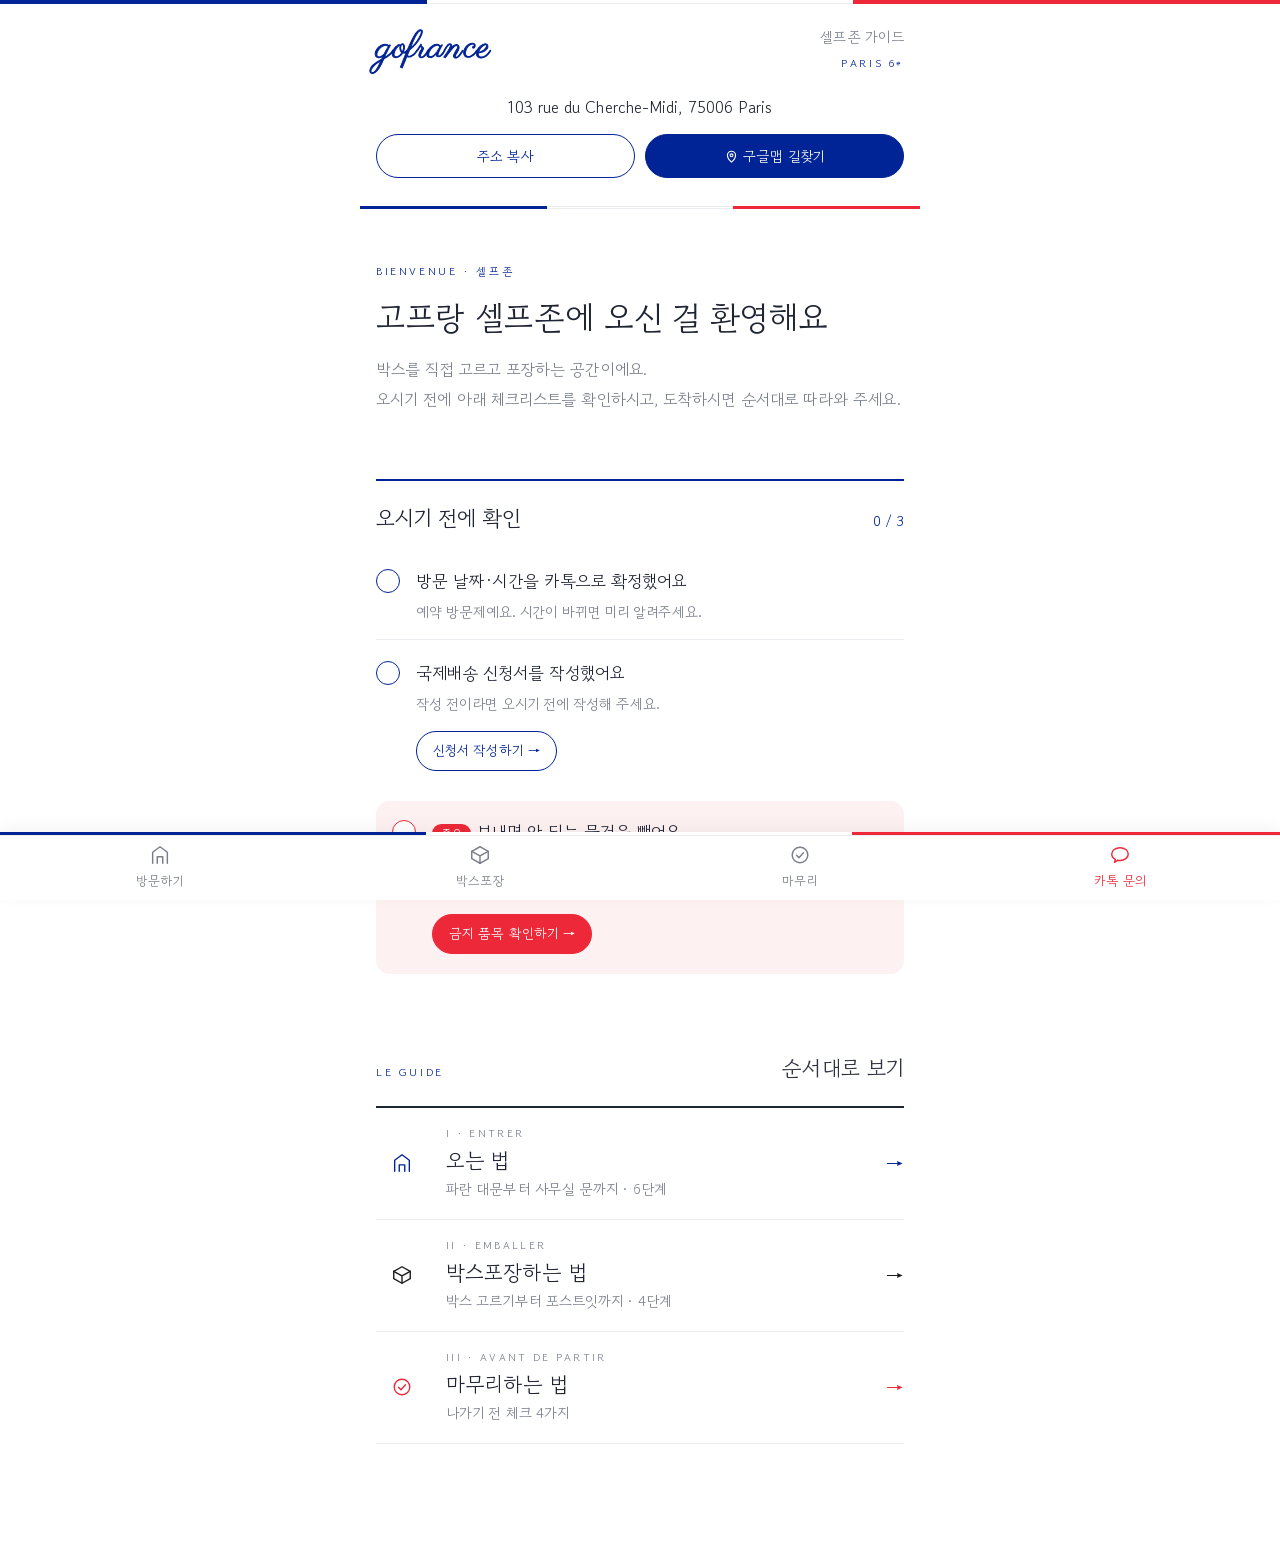
==== commit b02d87ee: "Add files via upload" ====
--- a/selfzone.html
+++ b/selfzone.html
@@ -14,8 +14,8 @@
 <meta name="theme-color" content="#FFFFFF">
 <link rel="preconnect" href="https://fonts.googleapis.com">
 <link rel="preconnect" href="https://fonts.gstatic.com" crossorigin>
-<link rel="stylesheet" href="https://fonts.googleapis.com/css2?family=Noto+Sans+KR:wght@400;500;700;800&family=Parisienne&display=swap">
-<link rel="stylesheet" href="base.css">
+<link rel="stylesheet" href="https://fonts.googleapis.com/css2?family=Gowun+Dodum&family=Parisienne&display=swap">
+<link rel="stylesheet" href="base.css?v=2">
 <style>
 /* Layout: a front page (three points, before-visit checklist, three guide tiles) that opens one detail screen at a time; steps are a ruled numbered flow; the site's 6px tricolor band under the header; one-line bottom menu. */
 .band{height:6px;display:flex;margin-top:14px}.band i{flex:1}.band i:nth-child(1){background:var(--bleu)}.band i:nth-child(2){background:#fff;box-shadow:inset 0 0 0 1px var(--line)}.band i:nth-child(3){background:var(--rouge)}
@@ -219,7 +219,7 @@
 .mtarget b{display:block;color:var(--rouge);font-size:.8rem;margin-bottom:2px}
 .msteps{list-style:none;margin:0;padding:0;display:grid;gap:8px}
 .msteps li{display:grid;grid-template-columns:28px 1fr;gap:10px;font-size:.88rem;color:var(--mute)}
-.msteps li span{width:28px;height:28px;border-radius:50%;background:var(--rouge);color:#fff;display:grid;place-items:center;font-weight:800;font-size:.85rem}
+.msteps li>span{width:28px;height:28px;border-radius:50%;background:var(--rouge);color:#fff;display:grid;place-items:center;font-weight:800;font-size:.85rem}
 .msteps li b{display:block;color:var(--ink);font-size:.95rem}
 .mphotos{display:grid;grid-template-columns:repeat(3,1fr);gap:6px}
 .mphotos img{width:100%;aspect-ratio:3/4;object-fit:cover;border-radius:8px;background:var(--soft)}
@@ -235,7 +235,7 @@
 .carrier-card b{display:block;font-size:1rem}
 .carrier-card .d{display:block;font-size:.84rem;color:var(--mute)}
 .carrier-card .ar{color:var(--bleu)}
-.msteps.blue li span{background:var(--bleu)}
+.msteps.blue li>span{background:var(--bleu)}
 .tbc{background:#FFF3B0;color:var(--ink);padding:0 4px;border-radius:3px;font-weight:600}
 .cnote{display:grid;gap:8px}
 .cnote div{background:var(--bleu-tint);border-radius:10px;padding:10px 12px;font-size:.86rem;color:var(--mute)}
@@ -266,7 +266,215 @@
 .perks>.pk-snack{grid-template-columns:84px 1fr;gap:12px}
 .perks>.pk-cafe{display:grid;grid-template-columns:84px 1fr;gap:12px;align-items:center}
 .pk-cafe .pk{justify-self:stretch;text-align:center;margin:0}
+.measure{background:#FFFFFF;border:1px solid var(--line);border-radius:12px;padding:12px 8px 6px}
+.msvg{display:block;width:100%;height:auto}
+.mdims{display:grid;grid-template-columns:repeat(3,minmax(0,1fr));gap:6px}
+.mdims div{background:var(--soft);border-radius:10px;padding:10px 8px;font-size:.78rem;line-height:1.45;color:var(--mute);display:grid;gap:2px}
+.mdims span{width:22px;height:22px;border-radius:50%;background:var(--bleu);color:#fff;display:grid;place-items:center;font-weight:800;font-size:.75rem}
+.mdims b{color:var(--ink);font-size:.95rem}
+.mplus{border:1.5px solid var(--rouge);border-radius:12px;padding:12px 14px;display:grid;gap:6px;background:#fff}
+.mplus>b{color:var(--rouge);font-size:.98rem}
+.mplus p{font-size:.86rem;color:var(--mute)}
+.mex{display:flex;flex-wrap:wrap;gap:6px 10px;align-items:baseline;font-size:.9rem;background:var(--rouge-tint);border-radius:8px;padding:8px 10px}
+.mex strong{color:var(--rouge);font-size:1.05rem}
 #modal-body .ask-btn{display:inline-flex;align-items:center;justify-content:center;text-decoration:none}
+
+/* ===== AIR — 고운돋움 한 가지 굵기 + 넉넉한 여백. 굵기 대신 크기·색·여백으로 위계를 만든다 ===== */
+:root{--f-body:"Gowun Dodum","Apple SD Gothic Neo","Malgun Gothic",sans-serif;--f-head:var(--f-body);--f-fr:var(--f-body);--ink:#1F2433;--mute:#7A7F8C;--line:#ECEDF1;--soft:#F7F8FA}
+body{font-size:17px;line-height:1.85;letter-spacing:.005em;font-synthesis:none;color:#2E3340}
+b,strong,h1,h2,h3,dt,dd,th,td,button,.chip,.lk,.next,.ask-btn,.kicker,.count,.pk,.flag-imp,.n,.price,.tag{font-weight:400!important}
+h1,h2,h3{letter-spacing:-.01em;line-height:1.4;color:var(--ink)}
+.kicker{letter-spacing:.24em;font-size:.68rem;color:var(--bleu)}
+/* header: quieter */
+.top{padding-block:20px 16px;border-bottom:0}
+.logo{font-size:2.3rem}
+.top .meta b{font-size:.9rem;color:var(--mute)}
+.addrline{gap:12px;padding-block:4px 6px}
+.addrline strong{font-size:1rem;color:var(--ink)}
+.addr-btns{gap:10px}
+.addr-btns .chip{min-height:44px;font-size:.88rem;border-width:1px}
+.band{height:3px;margin-top:22px}
+/* views breathe */
+.view{padding-block:52px 32px;gap:64px}
+.vh{gap:14px}
+.vh h1{font-size:2.05rem;line-height:1.35}
+.vh p{font-size:1rem;line-height:1.9}
+.home-link{margin-bottom:-36px}
+/* checklist: open sheet instead of tinted card */
+.check{background:none;border:0;border-top:2px solid var(--c);border-radius:0;padding:22px 0 0;gap:8px}
+.check h2{font-size:1.35rem}
+.check .count{font-size:.9rem}
+.check li{border-top:1px solid var(--line)}
+.ci{padding:20px 0 14px;gap:14px;grid-template-columns:26px 1fr}
+.ci b{font-size:1.06rem;line-height:1.55;color:var(--ink)}
+.ci small{font-size:.9rem;margin-top:6px;line-height:1.7}
+.box{border-width:1.2px;border-radius:50%}
+.cextra{padding:0 0 20px 40px}
+.lk{border-width:1px;min-height:40px;padding:4px 16px}
+.check li.imp{background:var(--rouge-tint);border:0;border-radius:14px;margin:10px 0;padding:0 16px}
+.check li.imp .ci{padding-top:18px}
+.flag-imp{border-radius:999px;padding:1px 9px;vertical-align:1px}
+/* guide rows */
+.acts-h{padding-bottom:18px;border-bottom:2px solid var(--ink)}
+.acts-h b{font-size:1.35rem}
+.act{min-height:112px;gap:18px;grid-template-columns:52px 1fr 18px}
+.act .ai{width:52px;height:52px;border:0;background:var(--tint)}
+.act .ak{font-size:.66rem;letter-spacing:.22em;margin-bottom:4px}
+.act b{font-size:1.3rem}
+.act .d{font-size:.9rem;margin-top:2px}
+/* steps */
+.steps{border-top:2px solid var(--ink)}
+.steps>li{padding:36px 0;gap:20px}
+.sh{grid-template-columns:36px 1fr;gap:14px}
+.n{width:36px;height:36px;border:0;background:var(--bleu);color:#fff;font-size:1rem}
+.sh b{font-size:1.28rem;line-height:1.45}
+.sb{gap:18px;padding-left:50px}
+@media (max-width:380px){.sb{padding-left:0}}
+.ph{border-radius:12px}
+.pair{gap:10px}
+.note{font-size:.9rem;line-height:1.75}
+.code{border-width:1px;border-radius:14px;padding:14px 16px}
+.tbl th,.tbl td{padding:11px 8px}
+/* blocks: fewer borders, more air */
+.ask{border-radius:18px;padding:22px}
+.ask p b{font-size:1.15rem;margin-bottom:6px}
+.ask-btn{min-height:50px;padding:0 26px;font-size:1rem}
+.perks{gap:16px;padding:22px 0}
+.perks .pk-h{font-size:1.02rem}
+.snack,.howfee,.appay,.hf-case{border-radius:14px}
+.howfee{padding:20px;gap:12px}
+.postit{font-size:1rem;padding:18px 20px 20px}
+.postits{gap:30px 20px;padding:14px 4px 10px}
+.next{min-height:58px;padding:0 26px;font-size:1.05rem}
+.bye{gap:12px;padding:44px 0 12px}
+.bye b{font-size:1.45rem}
+.cafe{gap:20px;padding-top:22px}
+.cafe-steps li{border-radius:12px;padding:14px 12px}
+/* popups */
+#modal-body{padding:30px 22px 26px;gap:18px}
+#modal-body h2{font-size:1.45rem}
+#modal-body h3{font-size:1.12rem;margin-top:12px}
+.msteps{gap:14px}
+.msteps li>span,.mdims span{font-weight:400}
+dialog#modal,dialog#calc-dlg{border-radius:22px}
+/* bottom menu: labels lighter */
+.bnav a{font-size:.8rem}
+
+/* multi-item estimator */
+.c-disc{background:var(--rouge-tint);border-radius:14px;padding:12px 16px;font-size:.9rem;color:var(--mute);line-height:1.7}
+.c-disc b{display:block;color:var(--rouge);font-size:.98rem}
+.c-items{display:grid;gap:14px}
+.c-item{border:1px solid var(--line);border-radius:16px;padding:14px 14px 12px;display:grid;gap:10px;background:#fff}
+.c-ih{display:flex;justify-content:space-between;align-items:center}
+.c-tag{flex:none;white-space:nowrap;display:inline-block;width:auto;height:auto;line-height:1.6;font-size:.82rem;color:#fff;background:var(--bleu);border-radius:999px;padding:2px 12px}
+.c-tag.carrier{background:var(--ink)}
+.c-del{background:none;border:0;color:var(--mute);font:inherit;font-size:.85rem;cursor:pointer;min-height:36px;padding:0 4px;text-decoration:underline;text-underline-offset:3px}
+.c-line{font-size:.86rem;color:var(--mute);line-height:1.6;display:flex;flex-wrap:wrap;gap:0 4px;align-items:baseline;border-top:1px dashed var(--line);padding-top:10px}
+.c-line b{color:var(--ink)}
+.c-line strong{margin-left:auto;font-size:1.1rem;color:var(--bleu)}
+.c-line .warnline{color:var(--rouge)}
+.c-add{display:flex;gap:10px;flex-wrap:wrap}
+.c-add .chip{min-height:44px;flex:1;justify-content:center;font-size:.92rem;border-style:dashed}
+.c-tot-note{font-size:.8rem;color:var(--rouge);text-align:right;margin-top:2px}
+.c-ev{display:grid;gap:10px}
+.c-ev-h{font-size:.72rem;letter-spacing:.2em;color:var(--bleu)}
+.c-evi{display:grid;grid-template-columns:56px 1fr;gap:12px;align-items:center;border:1px solid var(--line);border-radius:14px;padding:12px;color:var(--mute);font-size:.86rem;line-height:1.6}
+.c-evi>div:only-child{grid-column:1/-1}
+.c-evi b{display:block;color:var(--ink);font-size:.98rem}
+.c-evi img{width:56px;height:56px;object-fit:cover;border-radius:10px}
+.c-evi.on{background:var(--bleu-tint);border-color:transparent}
+.c-evi.on b{color:var(--bleu)}
+.c-evi.cafe.on{background:var(--rouge-tint)}
+.c-evi.cafe.on b{color:var(--rouge)}
+.c-cafe{width:56px;height:56px;border-radius:50%;display:grid;place-items:center;color:var(--rouge);border:1px solid var(--rouge);font-size:1.05rem}
+.c-evi.on .c-cafe{background:var(--rouge);color:#fff}
+.c-evi .cafe-link{display:inline-block;margin-top:6px;min-height:30px;font-size:.85rem}
+
+.c-hint{font-size:.8rem;color:var(--rouge);margin-top:-4px}
+.c-must{border:1.5px solid var(--rouge);border-radius:16px;padding:16px 16px 14px;display:grid;gap:10px;background:#fff}
+.c-must-h{color:var(--rouge);font-size:1.02rem}
+.c-must ol{margin:0;padding:0;list-style:none;display:grid;gap:12px;counter-reset:m}
+.c-must li{counter-increment:m;display:grid;grid-template-columns:26px 1fr;column-gap:10px;font-size:.86rem;color:var(--mute);line-height:1.65}
+.c-must li::before{content:counter(m);grid-row:span 2;width:24px;height:24px;border-radius:50%;background:var(--rouge);color:#fff;display:grid;place-items:center;font-size:.8rem;margin-top:2px}
+.c-must li b{color:var(--ink);font-size:.95rem}
+
+/* perks: photo left, both labels in one column on the right */
+.perks>.pk-body{display:grid;grid-template-columns:96px 1fr;gap:18px;align-items:center}
+.pk-body img{width:96px;height:96px;object-fit:cover;border-radius:12px}
+.pk-rows{display:grid;gap:12px;min-width:0}
+.pk-row{display:grid;gap:4px;justify-items:start}
+.pk-row .pk{display:inline-block;margin:0;padding:2px 10px}
+.pk-row+.pk-row{border-top:1px dashed var(--line);padding-top:12px}
+
+/* step 4: send-photo block */
+.sendk{display:grid;grid-template-columns:44px 1fr;gap:14px;align-items:start;background:var(--bleu-tint);border-radius:16px;padding:16px}
+.sendk-i{width:44px;height:44px;border-radius:50%;background:#fff;display:grid;place-items:center;color:var(--bleu)}
+.sendk-i svg{width:22px;height:22px;fill:none;stroke:currentColor;stroke-width:1.6;stroke-linejoin:round}
+.sendk b{display:block;color:var(--bleu);font-size:1.02rem;line-height:1.5}
+.sendk p{font-size:.88rem;color:var(--mute);margin-top:4px;line-height:1.7}
+
+/* exit: event checker */
+.evbtn{display:grid;grid-template-columns:40px 1fr 16px;gap:12px;align-items:center;width:100%;text-align:left;background:#fff;border:1px solid var(--c);border-radius:14px;padding:12px 14px;font:inherit;color:var(--ink);cursor:pointer;min-height:64px}
+.evbtn-i{width:40px;height:40px;border-radius:50%;background:var(--tint);display:grid;place-items:center;color:var(--c)}
+.evbtn-i svg{width:22px;height:22px;fill:none;stroke:currentColor;stroke-width:1.5;stroke-linejoin:round}
+.evbtn b{display:block;color:var(--c);font-size:1rem}
+.evbtn span span{display:block;font-size:.82rem;color:var(--mute);line-height:1.5}
+dialog#ev-dlg{border:0;padding:0;width:min(520px,calc(100vw - 24px));max-height:calc(100vh - 40px);border-radius:22px;overflow:auto;box-shadow:0 20px 60px rgba(0,0,0,.25)}
+dialog#ev-dlg::backdrop{background:rgba(10,20,50,.45)}
+.evx{padding:26px 18px 22px;display:grid;gap:14px}
+.evx h3{font-size:1.3rem;padding-right:44px}
+.evx-lead{font-size:.9rem;color:var(--mute);line-height:1.7}
+.ev-items{display:grid;gap:10px}
+.ev-row{display:grid;grid-template-columns:22px minmax(0,1fr) 104px 30px;gap:8px;align-items:center}
+.ev-n{width:22px;height:22px;border-radius:50%;background:var(--ink);color:#fff;display:grid;place-items:center;font-size:.75rem}
+.ev-row select,.ev-row input{width:100%;min-height:46px;border:1px solid #CFCFCF;border-radius:10px;padding:8px 10px;font:inherit;font-size:.95rem;color:var(--ink);background:#fff}
+.ev-kg{position:relative;display:block}
+.ev-kg input{padding-right:30px}
+.ev-kg span{position:absolute;right:10px;top:50%;transform:translateY(-50%);font-size:.82rem;color:var(--mute)}
+.ev-del{width:30px;height:30px;border:0;background:none;color:var(--mute);font-size:1.2rem;cursor:pointer}
+.ev-add{justify-self:start;min-height:42px;border-style:dashed}
+.ev-out{display:grid;gap:10px}
+.ev-empty{font-size:.88rem;color:var(--mute);background:var(--soft);border-radius:12px;padding:14px}
+.ev-sum{font-size:.85rem;color:var(--mute)}
+.ev-card{display:grid;grid-template-columns:60px 1fr;gap:14px;align-items:center;border:1px solid var(--line);border-radius:16px;padding:14px;color:var(--mute);font-size:.88rem;line-height:1.65}
+.ev-card img{width:60px;height:60px;object-fit:cover;border-radius:12px;filter:grayscale(1);opacity:.6}
+.ev-card.on img{filter:none;opacity:1}
+.ev-card b{display:block;color:var(--ink);font-size:1.02rem}
+.ev-st{display:inline-block;font-size:.75rem;border-radius:999px;padding:1px 10px;background:var(--soft);color:var(--mute);margin-bottom:4px}
+.ev-card.on{background:var(--bleu-tint);border-color:transparent}
+.ev-card.on .ev-st{background:var(--bleu);color:#fff}
+.ev-card.cafe.on{background:var(--rouge-tint)}
+.ev-card.cafe.on .ev-st{background:var(--rouge)}
+.ev-cafe{width:60px;height:60px;border-radius:50%;display:grid;place-items:center;border:1px solid var(--line);color:var(--mute);font-size:1.1rem}
+.ev-card.cafe.on .ev-cafe{background:var(--rouge);border-color:var(--rouge);color:#fff}
+.ev-card .cafe-link{display:inline-block;margin-top:6px;min-height:30px;font-size:.85rem}
+.evx-note{font-size:.8rem;color:var(--mute)}
+.after.pay .paynote{font-size:.9rem;color:var(--ink);background:var(--soft);border-radius:12px;padding:12px 14px;line-height:1.7}
+
+/* event block: stand out under the total */
+.c-ev{border:2px solid var(--bleu);border-radius:20px;padding:16px;gap:12px;background:#fff}
+.c-ev.has{box-shadow:0 10px 24px -14px rgba(0,35,149,.45)}
+.c-ev-h{display:flex;align-items:center;gap:10px}
+.c-ev-ic{width:38px;height:38px;border-radius:50%;background:var(--bleu);color:#fff;display:grid;place-items:center;flex:none}
+.c-ev-ic svg,.c-ev-jump svg{width:20px;height:20px;fill:none;stroke:currentColor;stroke-width:1.6;stroke-linejoin:round}
+.c-ev-h b{font-size:1.18rem;color:var(--ink);letter-spacing:0}
+.c-ev-n{margin-left:auto;font-size:.82rem;color:#fff;background:var(--rouge);border-radius:999px;padding:3px 12px;white-space:nowrap}
+.c-ev-n.off{background:var(--soft);color:var(--mute)}
+.c-ev-jump{display:flex;align-items:center;gap:6px;justify-content:center;margin-top:8px;background:var(--bleu);color:#fff;border-radius:999px;padding:8px 12px;font-size:.88rem}
+.ev-rule{display:block;margin-top:4px;font-size:.82rem;color:var(--rouge)}
+
+.ev-card.blog.on{background:#F3F6EF;border-color:transparent}
+.ev-card.blog.on .ev-st{background:#2F6B3A}
+.ev-blog{width:60px;height:60px;border-radius:50%;display:grid;place-items:center;background:#2F6B3A;color:#fff}
+.ev-blog svg{width:26px;height:26px;fill:none;stroke:currentColor;stroke-width:1.5;stroke-linejoin:round}
+.blog-link{color:#2F6B3A!important;border-bottom-color:#2F6B3A!important;text-decoration:none;display:inline-block;margin-top:6px}
+/* step 3: flat packing callout */
+.flatbox{border:1.5px solid var(--rouge);border-radius:16px;padding:16px;display:grid;gap:8px;background:#fff}
+.flatbox>b{color:var(--rouge);font-size:1.05rem}
+.flatbox>p{font-size:.9rem;color:var(--mute);line-height:1.75}
+.flat-ex{display:grid;gap:2px;background:var(--rouge-tint);border-radius:12px;padding:12px 14px;font-size:.86rem;color:var(--mute);font-variant-numeric:tabular-nums}
+.flat-ex strong{color:var(--rouge);font-size:.95rem}
+.flat-ex span+strong{margin-top:6px}
 </style>
 </head>
 <body>
@@ -278,7 +486,7 @@
 <div class="band wrap" aria-hidden="true" style="padding:0"><i></i><i></i><i></i></div>
 <main class="wrap" id="app"></main>
 <dialog id="modal" aria-labelledby="modal-t"><form method="dialog" class="dlg-x"><button type="submit" aria-label="닫기">×</button></form><div id="modal-body"></div></dialog>
-<script src="data.js"></script>
+<script src="data.js?v=8"></script>
 <script>
 (function(){
 var G=GUIDE,X=GX,app=document.getElementById('app'),ROMAN=['I','II','III'],checked={};
@@ -295,6 +503,7 @@
       var ex='';
       if(it.link) ex+='<a class="lk" href="'+it.link+'" target="_blank" rel="noopener">'+X.esc(it.linkT||'바로가기')+' →</a>';
       if(it.kakao) ex+='<a class="lk solid" href="'+G.kakao+'" target="_blank" rel="noopener">사진 아직이면 카톡으로 보내기 →</a>';
+      if(it.events) ex+='<button class="evbtn" type="button" id="open-ev"><span class="evbtn-i" aria-hidden="true"><svg viewBox="0 0 24 24"><rect x="4" y="9" width="16" height="11" rx="1.5"/><path d="M3 9h18M12 9v11M12 9c-1.5-3.5-5.5-4-5.5-1.5S10 9 12 9zm0 0c1.5-3.5 5.5-4 5.5-1.5S14 9 12 9z"/></svg></span><span><b>나에게 맞는 이벤트 확인하기</b><span>무게만 넣으면 가져갈 것 · 참여할 것을 알려드려요</span></span><span aria-hidden="true">→</span></button>';
       if(it.img) ex+=X.photos(it);
       return '<li'+(it.important?' class="imp"':'')+'><button class="ci" type="button" data-k="'+k+'" aria-pressed="'+on+'"><span class="box">'+TICK+'</span><span><b>'+(it.important?'<span class="flag-imp">중요</span>':'')+X.esc(it.t)+'</b>'+(it.fr?'<span class="fr">'+X.esc(it.fr)+'</span>':'')+'<small>'+X.esc(it.d).replace(/\n/g,'<br>')+'</small></span></button>'+(ex?'<div class="cextra">'+ex+'</div>':'')+'</li>';
     }).join('')+'</ul></section>';
@@ -318,54 +527,135 @@
     '<ol class="cafe-steps">'+c.steps.map(function(x,k){return '<li><span>'+(k+1)+'</span>'+X.esc(x)+'</li>'}).join('')+'</ol>'+
     '<button class="cafe-link" type="button" data-modal="cafe">'+X.esc(c.linkT)+' <span aria-hidden="true">→</span></button></section>';
 }
+function evDialog(){
+  return '<dialog id="ev-dlg" aria-labelledby="ev-t"><form method="dialog" class="dlg-x"><button type="submit" aria-label="닫기">×</button></form><section class="evx">'+
+    '<h3 id="ev-t">나에게 맞는 이벤트 확인</h3><p class="evx-lead">사용한 박스와 계측한 무게만 넣어 주세요.<br>금액은 고프랑 청구서로 안내드려요.</p>'+
+    '<div id="ev-items" class="ev-items"></div><button type="button" class="chip ev-add" id="ev-add">＋ 짐 하나 더</button>'+
+    '<div id="ev-out" class="ev-out" aria-live="polite"></div><p class="evx-note">실제 저울 무게 기준이에요.</p></section></dialog>';
+}
+function bindEv(){
+  var dlg=document.getElementById('ev-dlg'),ob=document.getElementById('open-ev'); if(!dlg||!ob) return;
+  var list=document.getElementById('ev-items'),out=document.getElementById('ev-out'),items=[{t:'',kg:''}];
+  ob.addEventListener('click',function(){ if(dlg.showModal){dlg.showModal()} else {dlg.setAttribute('open','')} });
+  dlg.addEventListener('click',function(e){ if(e.target===dlg) dlg.close(); });
+  function opts(sel){return '<option value="">짐 종류 선택</option>'+G.rates.map(function(r){return '<option value="'+r.kg+'"'+(sel===String(r.kg)?' selected':'')+'>'+r.kg+'kg 박스</option>'}).join('')+'<option value="own"'+(sel==='own'?' selected':'')+'>가져온 박스</option><option value="carrier"'+(sel==='carrier'?' selected':'')+'>캐리어</option>'}
+  function draw(){
+    list.innerHTML=items.map(function(it,i){return '<div class="ev-row" data-i="'+i+'"><span class="ev-n">'+(i+1)+'</span><select data-k="t" aria-label="짐 '+(i+1)+' 종류">'+opts(it.t)+'</select><label class="ev-kg"><input data-k="kg" type="number" inputmode="decimal" min="0.1" step="0.1" placeholder="무게" value="'+it.kg+'" aria-label="짐 '+(i+1)+' 무게 kg"><span>kg</span></label>'+(items.length>1?'<button type="button" class="ev-del" data-del="'+i+'" aria-label="짐 '+(i+1)+' 빼기">×</button>':'<span></span>')+'</div>'}).join('');
+    calc();
+  }
+  function calc(){
+    var ready=items.filter(function(x){return x.t&&+x.kg>0});
+    if(!ready.length){out.innerHTML='<p class="ev-empty">짐 종류와 무게를 넣으면 결과가 나와요.</p>';return}
+    var total=0,snack=false,hasBox=false;
+    var maxBox=0;ready.forEach(function(x){var kg=+x.kg;total+=kg;var b=+x.t;if(x.t&&x.t!=='carrier'&&kg>maxBox)maxBox=kg;if(b){hasBox=true;if(b<=10&&kg<=14)snack=true}});
+    total=Math.round(total*10)/10;
+    var cafe=maxBox>=15;
+    var h='<p class="ev-sum">짐 '+ready.length+'개 · 가장 무거운 박스 '+(Math.round(maxBox*10)/10)+'kg</p>';
+    h+='<div class="ev-card'+(snack?' on':'')+'"><img src="img/snacks.webp" alt="" loading="lazy"><div><span class="ev-st">'+(snack?'가져갈 수 있어요':'이번엔 해당 없어요')+'</span><b>간식 꾸러미</b><p>'+(snack?'나가시기 전에 간식 꾸러미 하나 챙겨 가세요.'+'<span class="ev-rule">신청서당 1개예요. 동행인 중복은 안 돼요.</span>':'고프랑 1–10kg 박스를 쓰고 14kg 이하일 때 드려요.')+'</p></div></div>';
+    h+='<div class="ev-card cafe'+(cafe?' on':'')+'"><span class="ev-cafe">€6</span><div><span class="ev-st">'+(cafe?'참여할 수 있어요':'이번엔 해당 없어요')+'</span><b>고카페 커피값 €6</b><p>'+(cafe?'나가실 때 사무실의 고카페 포스트잇을 꼭 챙겨 주세요. 카페에서 후기와 인증샷을 찍어 카톡으로 보내 주시면 돼요.':'15kg 이상인 박스가 하나 있으면 참여할 수 있어요.')+'</p>'+(cafe?'<button type="button" class="cafe-link" data-modal="cafe">참여 방법 보기</button>':'')+'</div></div>';
+    h+='<div class="ev-card blog on"><span class="ev-blog" aria-hidden="true"><svg viewBox="0 0 24 24"><path d="M5 4h10l4 4v12H5z"/><path d="M15 4v4h4M8 12h8M8 16h6"/></svg></span><div><span class="ev-st">누구나 참여할 수 있어요</span><b>블로그 후기 이벤트</b><p>짐 무게와 상관없이 언제든 참여할 수 있어요.</p><a class="cafe-link blog-link" href="'+G.kakao+'" target="_blank" rel="noopener">참여 방법 카톡으로 묻기</a></div></div>';
+    out.innerHTML=h;
+  }
+  list.addEventListener('input',function(e){var k=e.target.dataset.k;if(!k)return;items[+e.target.closest('.ev-row').dataset.i][k]=e.target.value;calc()});
+  list.addEventListener('change',function(e){var k=e.target.dataset.k;if(!k)return;items[+e.target.closest('.ev-row').dataset.i][k]=e.target.value;calc()});
+  list.addEventListener('click',function(e){var d=e.target.closest('[data-del]');if(!d)return;items.splice(+d.dataset.del,1);draw()});
+  document.getElementById('ev-add').addEventListener('click',function(){items.push({t:'',kg:''});draw();var s=list.lastElementChild.querySelector('select');if(s)s.focus()});
+  draw();
+}
 function perksHTML(){
   return '<div class="perks"><p class="pk-h">고프랑이 감사한 마음으로 준비했어요</p>'+
-    '<div class="pk-snack"><img src="img/snacks.webp" alt="Merci GoFrance 태그가 달린 간식 꾸러미" loading="lazy"><div><span class="pk">간식 꾸러미</span><p>1–10kg 박스 · 14kg 미만이면 간식 꾸러미를 드려요.</p></div></div>'+
-    '<div class="pk-cafe"><span class="pk cafe-k">커피 €6</span><p>15kg 이상이면 커피값 €6을 지원해 드려요.</p></div>'+
-    '<small>실제 저울 무게 기준이에요.</small></div>';
+    '<div class="pk-body"><img src="img/snacks.webp" alt="Merci GoFrance 태그가 달린 간식 꾸러미" loading="lazy"><div class="pk-rows">'+
+      '<div class="pk-row"><span class="pk">간식 꾸러미</span><p>1–10kg 박스 · 14kg 이하이면 간식 꾸러미를 드려요.</p></div>'+
+      '<div class="pk-row"><span class="pk cafe-k">커피 €6</span><p>15kg 이상 박스가 있으면 커피값 €6을 지원해 드려요.</p></div>'+
+    '</div></div>'+
+    '<small>실제 저울 무게 기준이에요.</small>'+
+    '<button class="evbtn" type="button" id="open-ev" style="--c:#002395;--tint:#EEF1FA"><span class="evbtn-i" aria-hidden="true"><svg viewBox="0 0 24 24"><rect x="4" y="9" width="16" height="11" rx="1.5"/><path d="M3 9h18M12 9v11M12 9c-1.5-3.5-5.5-4-5.5-1.5S10 9 12 9zm0 0c1.5-3.5 5.5-4 5.5-1.5S14 9 12 9z"/></svg></span><span><b>나에게 맞는 이벤트 확인하기</b><span>무게만 넣으면 가져갈 것 · 참여할 것을 알려드려요</span></span><span aria-hidden="true">→</span></button></div>';
 }
 
 function calcHTML(){
-  return '<div class="ask"><p><b>혹시 배송비가 궁금하신가요?</b>계측한 숫자를 넣으면 예상 금액을 볼 수 있어요.</p><button class="ask-btn" type="button" id="open-calc">배송비 예상해보기</button></div>'+
+  return '<div class="ask"><p><b>보내는 짐, 얼마쯤 나올까요?</b>박스와 캐리어를 모두 넣어 예상 금액을 볼 수 있어요.<br>이벤트 대상인지도 함께 알려드려요.</p><button class="ask-btn" type="button" id="open-calc">보내는 짐 가격 예상해보기</button></div>'+
     '<dialog id="calc-dlg" aria-labelledby="calc-t"><form method="dialog" class="dlg-x"><button type="submit" aria-label="닫기">×</button></form>'+calcBody()+'</dialog>';
 }
 function calcBody(){
-  var opts=G.rates.map(function(r){return '<option value="'+r.kg+'">'+r.kg+'kg 박스'+(r.size?' ('+r.size+')':'')+'</option>'}).join('');
-  return '<section class="calc"><h3 id="calc-t">배송비 예상해보기 <span class="fr">Estimation</span></h3>'+
-    '<label class="wide">사용한 박스<select id="c-box"><option value="">선택해 주세요</option>'+opts+'<option value="own">가져온 박스 (박스값 없음)</option></select></label>'+
-    '<div class="grid"><label>가로 cm<input id="c-l" type="number" inputmode="decimal" min="1" placeholder="50"></label><label>세로 cm<input id="c-w" type="number" inputmode="decimal" min="1" placeholder="33"></label><label>높이 cm<input id="c-h" type="number" inputmode="decimal" min="1" placeholder="29"></label></div>'+
-    '<label class="wide">계측한 무게 kg<input id="c-kg" type="number" inputmode="decimal" min="0.1" step="0.1" placeholder="8.4"></label>'+
-    '<div class="res" id="c-res" aria-live="polite"><span class="empty">박스·크기·무게를 넣으면 예상 금액이 나와요.</span></div>'+
-    '<div class="warn"><p>실무게와 부피무게(가로×세로×높이÷5,000) 중 더 큰 쪽으로 계산돼요.</p><p>소수점이 있으면 다음 kg 요금이 적용돼요. 예) 10.1kg → 11kg</p><p>직원이 검수·계측하면서 무게와 금액이 바뀔 수 있어요. 최종 배송비는 실측 후 카톡으로 안내드려요.</p></div></section>';
+  return '<section class="calc"><h3 id="calc-t">보내는 짐 가격 예상해보기</h3>'+
+    '<p class="c-disc"><b>할인은 넣지 않은 금액이에요.</b>학생 할인 같은 할인은 고프랑 청구서에서 적용됩니다.</p>'+
+    '<div id="c-items" class="c-items"></div>'+
+    '<div class="c-add"><button type="button" class="chip" data-add="box">＋ 박스 추가</button><button type="button" class="chip" data-add="carrier">＋ 캐리어 추가</button></div>'+
+    '<div class="res" id="c-res" aria-live="polite"></div>'+
+    '<div id="c-ev" class="c-ev" aria-live="polite"></div>'+
+    '<div class="c-must"><p class="c-must-h">꼭 확인해 주세요</p><ol>'+
+      '<li><b>소수점은 무조건 올려요</b>반올림·반내림 없이 다음 kg으로 계산해요.<br>예) 10.1kg → 11kg</li>'+
+      '<li><b>포장한 뒤, 가장 튀어나온 곳까지 재요</b>박스 위·아래·옆이 불룩하게 튀어나왔다면 튀어나온 부분까지 포함한 크기로 계측돼요.</li>'+
+      '<li><b>결제는 청구서를 받은 뒤에 해 주세요</b>직원이 검수·계측한 뒤 고프랑 청구서를 보내드려요. 청구서 금액으로 결제해 주세요.</li>'+
+    '</ol></div>'+
+    '<div class="warn"><p>실무게와 부피무게(가로×세로×높이÷5,000) 중 더 큰 쪽으로 계산해요.</p><p>캐리어는 특수포장으로 실무게·부피무게에 각각 2kg이 더해져요.</p><p>여기 금액은 예상이에요. 검수·계측하면서 바뀔 수 있어요.</p></div></section>';
 }
 function bindCalc(){
-  var box=document.getElementById('c-box'); if(!box) return;
-  var dlg=document.getElementById('calc-dlg'),ob=document.getElementById('open-calc');
+  var list=document.getElementById('c-items'); if(!list) return;
+  var dlg=document.getElementById('calc-dlg'),ob=document.getElementById('open-calc'),R=document.getElementById('c-res'),EV=document.getElementById('c-ev');
   ob.addEventListener('click',function(){ if(dlg.showModal){dlg.showModal()} else {dlg.setAttribute('open','')} });
   dlg.addEventListener('click',function(e){ if(e.target===dlg) dlg.close(); });
-  var L=document.getElementById('c-l'),W=document.getElementById('c-w'),H=document.getElementById('c-h'),K=document.getElementById('c-kg'),R=document.getElementById('c-res');
-  function eur(n){return '€'+(Math.round(n*100)/100).toFixed(n%1?1:0)}
-  function upd(){
-    var l=+L.value,w=+W.value,h=+H.value,kg=+K.value;
-    if(!(l>0&&w>0&&h>0&&kg>0)){R.innerHTML='<span class="empty">박스·크기·무게를 넣으면 예상 금액이 나와요.</span>';return;}
-    var vol=l*w*h/5000, use=Math.max(kg,vol), bill=Math.max(1,Math.ceil(use-1e-9));
-    if(bill>30){R.innerHTML='<span class="empty">'+bill+'kg로 계산돼요. 30kg이 넘는 박스는 카톡으로 문의해 주세요.</span>';return;}
-    var ship=G.tariff[bill-1], heavy=bill>=30?25:bill>=25?10:0, r=G.rates.filter(function(x){return String(x.kg)===box.value})[0], bp=r?r.box:0;
-    var volWin=vol>kg;
-    R.innerHTML='<div class="r'+(volWin?'':' on')+'"><span>실무게</span><span>'+kg.toFixed(1)+' kg</span></div>'+
-      '<div class="r'+(volWin?' on':'')+'"><span>부피무게</span><span>'+vol.toFixed(1)+' kg</span></div>'+
-      '<div class="r"><span>비용책정 무게 (큰 쪽, 소수점은 다음 kg)</span><span>'+bill+' kg</span></div>'+
-      '<div class="r"><span>배송비</span><span>'+eur(ship)+'</span></div>'+(heavy?'<div class="r"><span>헤비차지</span><span>'+eur(heavy)+'</span></div>':'')+
-      '<div class="r"><span>박스값</span><span>'+(box.value?eur(bp):'박스 선택 전')+'</span></div>'+
-      '<div class="tot"><b>예상 금액</b><strong>'+eur(ship+heavy+bp)+'</strong></div>'+
-      ((r&&r.kg<=10&&kg<14)?'<div class="perk-on">간식 꾸러미를 드려요.</div>':'')+(kg>=15?'<div class="perk-on cafe">고카페 커피값 €6을 지원해 드려요.</div>':'');
-  }
-  box.addEventListener('change',function(){
-    var r=G.rates.filter(function(x){return String(x.kg)===box.value})[0];
-    if(r&&r.size&&!L.value&&!W.value&&!H.value){var d=r.size.split('·');L.value=d[0];W.value=d[1];H.value=d[2];}
-    upd();
-  });
-  [L,W,H,K].forEach(function(i){i.addEventListener('input',upd)});
+  var items=[],seq=0;
+  function eur(n){n=Math.round(n*10)/10;return '€'+(n%1?n.toFixed(1):String(n))}
+  function heavyOf(kg){var t=[[60,55],[50,45],[40,35],[30,25],[25,10]];for(var i=0;i<t.length;i++)if(kg>=t[i][0])return t[i][1];return 0}
+  function boxOpts(sel){return '<option value="">박스 선택</option>'+G.rates.map(function(r){return '<option value="'+r.kg+'"'+(String(sel)===String(r.kg)?' selected':'')+'>'+r.kg+'kg 박스 ('+r.size+')</option>'}).join('')+'<option value="own"'+(sel==='own'?' selected':'')+'>가져온 박스 (박스값 없음)</option>'}
+  function add(type){items.push({id:++seq,type:type,box:'',l:'',w:'',h:'',kg:''});draw();var last=list.lastElementChild;if(last){var f=last.querySelector(type==='box'?'select':'input');if(f)f.focus()}}
+  function draw(){
+    list.innerHTML=items.map(function(it,i){
+      var n=items.filter(function(x,k){return k<=i&&x.type===it.type}).length;
+      return '<div class="c-item" data-id="'+it.id+'"><div class="c-ih"><span class="c-tag '+it.type+'">'+(it.type==='box'?'박스 '+n:'캐리어 '+n)+'</span>'+(items.length>1?'<button type="button" class="c-del" data-del="'+it.id+'" aria-label="이 짐 빼기">빼기</button>':'')+'</div>'+
+      (it.type==='box'?'<label class="wide">사용한 박스<select data-k="box">'+boxOpts(it.box)+'</select></label>':'')+
+      '<div class="grid"><label>가로 cm<input data-k="l" type="number" inputmode="decimal" min="1" value="'+it.l+'"></label><label>세로 cm<input data-k="w" type="number" inputmode="decimal" min="1" value="'+it.w+'"></label><label>높이 cm<input data-k="h" type="number" inputmode="decimal" min="1" value="'+it.h+'"></label></div>'+
+      '<p class="c-hint">'+(it.type==='box'?'포장 후, 가장 튀어나온 곳까지 잰 크기':'바퀴·손잡이까지 포함한 가장 큰 바깥 크기')+'</p>'+
+      '<label class="wide">'+(it.type==='box'?'계측한 무게 kg':'캐리어 무게 kg (포장 전)')+'<input data-k="kg" type="number" inputmode="decimal" min="0.1" step="0.1" value="'+it.kg+'"></label>'+
+      '<p class="c-line" data-line="'+it.id+'"></p></div>';
+    }).join('');
+    calc();
+  }
+  function one(it){
+    var l=+it.l,w=+it.w,h=+it.h,kg=+it.kg;
+    if(!(l>0&&w>0&&h>0&&kg>0)) return null;
+    var vol=l*w*h/5000,add=it.type==='carrier'?2:0,a=kg+add,v=vol+add,bill=Math.max(1,Math.ceil(Math.max(a,v)-1e-9)),o={kg:kg,bill:bill,volWin:v>a,raw:Math.max(a,v)};
+    if(it.type==='box'){
+      if(bill>30){o.err=bill+'kg로 계산돼요. 30kg이 넘는 박스는 카톡으로 문의해 주세요.';return o}
+      var r=G.rates.filter(function(x){return String(x.kg)===it.box})[0];
+      o.ship=G.tariff[bill-1];o.box=r?r.box:0;o.boxKg=r?r.kg:null;o.noBox=!it.box;
+    } else {
+      if(bill>42){o.err=bill+'kg로 계산돼요. 42kg이 넘는 캐리어는 카톡으로 문의해 주세요.';return o}
+      if(bill<10) bill=o.bill=10;
+      o.ship=G.carrier[bill-10][1];o.box=0;
+    }
+    o.heavy=heavyOf(bill);o.sum=o.ship+o.heavy+o.box;return o;
+  }
+  function calc(){
+    var maxBox=0,total=0,ok=0,actual=0,snack=false,anyErr=false,missing=0,boxIn=false;
+    items.forEach(function(it){
+      var o=one(it),el=list.querySelector('[data-line="'+it.id+'"]');
+      if(!o){el.innerHTML='<span class="empty">크기와 무게를 넣어 주세요.</span>';missing++;return}
+      if(o.err){el.innerHTML='<span class="warnline">'+o.err+'</span>';anyErr=true;return}
+      ok++;total+=o.sum;actual+=o.kg;if(it.type==='box'&&o.kg>maxBox)maxBox=o.kg;
+      if(it.type==='box'&&o.boxKg&&o.boxKg<=10&&o.kg<=14) snack=true;
+      if(it.type==='box') boxIn=true;
+      el.innerHTML=(it.type==='carrier'?'포장 후 ':'')+(o.volWin?'부피무게':'실무게')+' '+(Math.floor(o.raw*10)/10).toFixed(1)+'kg → 올림 <b>'+o.bill+'kg</b> · 배송비 '+eur(o.ship)+(o.heavy?' · 헤비차지 '+eur(o.heavy):'')+(it.type==='box'?(o.noBox?' · 박스 선택 전':' · 박스값 '+eur(o.box)):'')+'<strong>'+eur(o.sum)+'</strong>';
+    });
+    if(!ok){R.innerHTML='<span class="empty">크기와 무게를 넣으면 예상 금액이 나와요.</span>';EV.innerHTML='';return}
+    R.innerHTML='<div class="r"><span>계산된 짐</span><span>'+ok+'개'+(missing||anyErr?' (나머지는 입력 전)':'')+'</span></div><div class="tot"><b>예상 금액</b><strong>'+eur(total)+'</strong></div><p class="c-tot-note">할인 전 예상 금액 · 할인과 결제는 고프랑 청구서로 안내드려요</p>';
+    var nOn=(snack?1:0)+(maxBox>=15?1:0);
+    var ev='<div class="c-ev-h"><span class="c-ev-ic"><svg viewBox="0 0 24 24" aria-hidden="true"><rect x="4" y="9" width="16" height="11" rx="1.5"/><path d="M3 9h18M12 9v11M12 9c-1.5-3.5-5.5-4-5.5-1.5S10 9 12 9zm0 0c1.5-3.5 5.5-4 5.5-1.5S14 9 12 9z"/></svg></span><b>이벤트 대상 안내</b>'+(nOn?'<span class="c-ev-n">'+nOn+'개 대상</span>':'<span class="c-ev-n off">아직 없어요</span>')+'</div>';
+    ev+= snack?'<div class="c-evi on"><img src="img/snacks.webp" alt="" loading="lazy"><div><b>간식 꾸러미 대상이에요</b><span>1–10kg 박스 · 14kg 이하이에요. 나가실 때 하나 챙겨 가세요.</span><span class="ev-rule">신청서당 1개예요. 동행인 중복은 안 돼요.</span></div></div>'
+      : (boxIn?'<div class="c-evi"><div><b>간식 꾸러미</b><span>1–10kg 박스를 쓰고 14kg 이하일 때 드려요.</span></div></div>':'');
+        ev+= maxBox>=15?'<div class="c-evi on cafe"><span class="c-cafe">€6</span><div><b>고카페 커피값 €6 지원 대상이에요</b><span>15kg 이상 박스를 보내시는 고객님께 드려요. 포스트잇 후기와 인증샷을 카톡으로 보내 주세요.</span><br><button type="button" class="cafe-link" data-modal="cafe">참여 방법 보기</button></div></div>'
+      : '<div class="c-evi cafe"><span class="c-cafe">€6</span><div><b>고카페 커피값 €6 지원</b><span>15kg 이상인 박스가 하나 있으면 대상이 돼요.'+(boxIn?' 지금 가장 무거운 박스는 '+(Math.round(maxBox*10)/10)+'kg이에요.':'')+'</span></div></div>';
+    EV.innerHTML=ev; EV.classList.toggle('has',nOn>0);
+    if(nOn) R.insertAdjacentHTML('beforeend','<p class="c-ev-jump"><svg viewBox=\"0 0 24 24\" aria-hidden=\"true\"><rect x=\"4\" y=\"9\" width=\"16\" height=\"11\" rx=\"1.5\"/><path d=\"M3 9h18M12 9v11M12 9c-1.5-3.5-5.5-4-5.5-1.5S10 9 12 9zm0 0c1.5-3.5 5.5-4 5.5-1.5S14 9 12 9z\"/></svg>이벤트 '+nOn+'개 대상이에요 ↓</p>');
+  }
+  list.addEventListener('input',function(e){var k=e.target.dataset.k;if(!k)return;var id=+e.target.closest('.c-item').dataset.id;var it=items.filter(function(x){return x.id===id})[0];it[k]=e.target.value;
+    if(k==='box'){var r=G.rates.filter(function(x){return String(x.kg)===it.box})[0];if(r&&r.size&&!it.l&&!it.w&&!it.h){var d=r.size.split('·');it.l=d[0];it.w=d[1];it.h=d[2];var c=e.target.closest('.c-item');c.querySelector('[data-k="l"]').value=d[0];c.querySelector('[data-k="w"]').value=d[1];c.querySelector('[data-k="h"]').value=d[2];}}
+    calc();});
+  list.addEventListener('change',function(e){if(e.target.dataset.k==='box'){list.dispatchEvent(new Event('input'));}});
+  list.addEventListener('click',function(e){var d=e.target.closest('[data-del]');if(!d)return;items=items.filter(function(x){return x.id!==+d.dataset.del});draw();});
+  dlg.addEventListener('click',function(e){var b=e.target.closest('[data-add]');if(b)add(b.dataset.add);});
+  add('box');
 }
 function modalHTML(kind){
   var e=X.esc;
@@ -380,9 +670,14 @@
   if(kind==='carrier'){
     var rows=G.carrier.map(function(r){return '<tr><td>'+r[0]+'kg</td><td>€'+r[1]+'</td></tr>'}).join('');
     return '<h2 id="modal-t">캐리어 배송 가격</h2><p class="mnote">파리 사무실 기준이에요. 캐리어 크기 제한은 없고, 10kg부터 보내실 수 있어요.</p>'+
-      '<div class="cnote"><div><b>포장은 무료</b>캐리어는 고프랑이 특수포장해서 보내드려요. 포장비는 받지 않아요.</div><div><b>포장 무게 +2kg</b>포장 후 무게로 계산돼요. 예) 실제 17kg 캐리어 → 19kg 요금</div><div><b>부피와 무게 중 큰 쪽</b>캐리어도 부피와 무게 중 더 무거운 쪽 요금이 적용돼요.</div></div>'+
+      '<div class="cnote"><div><b>포장은 무료</b>캐리어는 고프랑이 특수포장해서 보내드려요. 포장비는 받지 않아요.</div><div><b>포장 무게 +2kg</b>실무게와 부피무게 모두 2kg씩 더해져요. 예) 실제 17kg 캐리어 → 19kg 요금</div><div><b>부피와 무게 중 큰 쪽</b>캐리어도 부피와 무게 중 더 무거운 쪽 요금이 적용돼요.</div></div>'+
       '<h3>캐리어로 보내는 법</h3><ol class="msteps blue"><li><span>1</span><div><b>캐리어 그대로 가져오기</b>박스에 다시 담지 않으셔도 돼요.</div></li><li><span>2</span><div><b>노란 포스트잇 쓰고 붙이기</b>박스와 같은 노란 포스트잇에 이름·크기·무게·결제 방법을 적어 캐리어에 붙여 주세요.<div class="mpost">'+X.postitCarrier()+'</div></div></li><li><span>3</span><div><b>사진 찍어 카톡으로 보내기</b>고프랑이 특수포장·계측한 뒤 배송비를 안내드려요.</div></li></ol>'+
       '<p class="mnote">300유로가 넘는 고가 캐리어는 직원이 있을 때 방문해 주시면 더 안심하고 맡기실 수 있어요.</p>'+
+      '<h3>캐리어 크기 재는 법</h3><p class="mnote">캐리어의 가장 큰 바깥 크기를 <b>cm</b>로 재 주세요. 바퀴·손잡이·옆 손잡이처럼 튀어나온 부분도 모두 포함해요.</p>'+
+      '<div class="measure"><svg viewBox="0 0 330 200" class="msvg" role="img" aria-label="캐리어 가로, 세로, 높이 재는 위치"><rect x="18" y="46" width="78" height="118" rx="9" fill="#FFFFFF" stroke="#1A1A1A" stroke-width="1.6"/><path d="M44 46v-8h26v8" fill="none" stroke="#1A1A1A" stroke-width="1.6"/><rect x="96" y="80" width="5" height="30" rx="2" fill="#1A1A1A"/><line x1="34" y1="58" x2="34" y2="152" stroke="#E6E6E6" stroke-width="1.4"/><line x1="57" y1="58" x2="57" y2="152" stroke="#E6E6E6" stroke-width="1.4"/><line x1="80" y1="58" x2="80" y2="152" stroke="#E6E6E6" stroke-width="1.4"/><circle cx="30" cy="171" r="5.5" fill="#FFFFFF" stroke="#1A1A1A" stroke-width="1.6"/><circle cx="84" cy="171" r="5.5" fill="#FFFFFF" stroke="#1A1A1A" stroke-width="1.6"/><line x1="18" y1="104" x2="101" y2="104" stroke="#ED2939" stroke-width="2"/><path d="M24 99l-6 5 6 5M95 99l6 5-6 5" fill="none" stroke="#ED2939" stroke-width="2"/><text x="59" y="196" text-anchor="middle" font-size="13" font-weight="700" fill="#002395">① 가로</text><rect x="144" y="46" width="40" height="118" rx="7" fill="#FFFFFF" stroke="#1A1A1A" stroke-width="1.6"/><line x1="164" y1="46" x2="164" y2="164" stroke="#1A1A1A" stroke-width="1.2"/><rect x="184" y="70" width="5" height="34" rx="2" fill="#1A1A1A"/><circle cx="152" cy="171" r="5.5" fill="#FFFFFF" stroke="#1A1A1A" stroke-width="1.6"/><circle cx="176" cy="171" r="5.5" fill="#FFFFFF" stroke="#1A1A1A" stroke-width="1.6"/><line x1="144" y1="134" x2="189" y2="134" stroke="#ED2939" stroke-width="2"/><path d="M150 129l-6 5 6 5M183 129l6 5-6 5" fill="none" stroke="#ED2939" stroke-width="2"/><text x="166" y="196" text-anchor="middle" font-size="13" font-weight="700" fill="#002395">② 세로</text><rect x="232" y="62" width="62" height="102" rx="8" fill="#FFFFFF" stroke="#1A1A1A" stroke-width="1.6"/><path d="M250 62V14h26v48" fill="none" stroke="#1A1A1A" stroke-width="1.6"/><line x1="246" y1="14" x2="280" y2="14" stroke="#1A1A1A" stroke-width="3" stroke-linecap="round"/><circle cx="243" cy="171" r="5.5" fill="#FFFFFF" stroke="#1A1A1A" stroke-width="1.6"/><circle cx="283" cy="171" r="5.5" fill="#FFFFFF" stroke="#1A1A1A" stroke-width="1.6"/><line x1="312" y1="12" x2="312" y2="177" stroke="#ED2939" stroke-width="2"/><path d="M307 18l5-6 5 6M307 171l5 6 5-6" fill="none" stroke="#ED2939" stroke-width="2"/><line x1="282" y1="12" x2="318" y2="12" stroke="#ED2939" stroke-width="1" stroke-dasharray="3 3"/><line x1="290" y1="177" x2="318" y2="177" stroke="#ED2939" stroke-width="1" stroke-dasharray="3 3"/><text x="270" y="196" text-anchor="middle" font-size="13" font-weight="700" fill="#002395">③ 높이</text></svg></div>'+
+      '<div class="mdims"><div><span>1</span><b>가로</b>가장 넓은 부분<br>양옆 돌기 포함</div><div><span>2</span><b>세로</b>앞면에서<br>뒷면까지 두께</div><div><span>3</span><b>높이</b>바퀴 맨 아래부터<br>손잡이 맨 위까지</div></div>'+
+      '<div class="mplus"><b>포장하면 무게가 2kg 늘어나요</b><p>캐리어는 특수포장해서 보내기 때문에, 잰 실무게와 부피무게에 각각 2kg이 더해져요.</p><div class="mex"><span>예) 실무게 23.7kg</span><span aria-hidden="true">→</span><strong>포장 후 25.7kg</strong></div></div>'+
+      '<p class="mnote">평평한 바닥에 세워 두고 재면 더 정확해요.</p>'+
       '<h3>무게별 가격</h3>'+
       '<div class="tbl mrate"><table><thead><tr><th>포장 후 무게</th><th>배송비</th></tr></thead><tbody>'+rows+'</tbody></table></div>'+
       '<p class="mnote">10kg €78부터 1kg마다 €6.5씩 더해져요.</p>'+
@@ -427,15 +722,15 @@
   var i=G.parts.findIndex(function(p){return p.id===id}),p=G.parts[i],nx=G.parts[i+1],h='';
   h+='<a class="home-link" href="#">← 처음 화면</a><div class="vh"><span class="kicker">'+ROMAN[i]+' · '+p.fr+'</span><h1>'+X.esc(p.title)+'</h1><p>'+X.esc(p.lead).replace(/\n/g,'<br>')+'</p></div>';
   if(id==='visit'){ h+=steps(p); }
-  else if(id==='pack'){ h+='<button class="carrier-card" type="button" data-modal="carrier"><span class="ci2"><svg viewBox="0 0 24 24" aria-hidden="true"><rect x="6" y="6" width="12" height="14" rx="2"/><path d="M9 6V3.5h6V6M9 20v1.5M15 20v1.5M10 10v6M14 10v6"/></svg></span><span><b>캐리어로 보내시나요?</b><span class="d">그대로 가져와 노란 포스트잇만 붙이면 돼요 · 포장은 무료</span></span><span class="ar" aria-hidden="true">→</span></button>'+steps(p)+offer(p.offer)+coffee(p.coffee); }
+  else if(id==='pack'){ h+='<button class="carrier-card" type="button" data-modal="carrier"><span class="ci2"><svg viewBox="0 0 24 24" aria-hidden="true"><rect x="6" y="6" width="12" height="14" rx="2"/><path d="M9 6V3.5h6V6M9 20v1.5M15 20v1.5M10 10v6M14 10v6"/></svg></span><span><b>캐리어로 보내시나요?</b><span class="d">그대로 가져와 노란 포스트잇만 붙이면 돼요 · 포장은 무료</span></span><span class="ar" aria-hidden="true">→</span></button>'+steps(p)+offer(p.offer)+perksHTML()+coffee(p.coffee)+evDialog(); }
   else {
-    h+=checklist('bl','나가기 전에 확인',p.steps,'#ED2939','#FDF1F1')+X.pay();
+    h+=checklist('bl','나가기 전에 확인',p.steps,'#ED2939','#FDF1F1')+X.pay()+evDialog();
     h+='<div class="bye"><span class="logo" aria-hidden="true">gofrance</span><b>오늘도 고프랑을 이용해 주셔서 감사해요</b><p>짐은 저희가 한국까지 잘 보내드릴게요. 조심히 들어가세요.</p><span class="fr">Merci et à bientôt !</span></div>';
   }
   if(nx) h+='<a class="next" href="#'+nx.id+'"><span>다음 · '+X.esc(nx.title)+'</span><span>→</span></a>';
-  app.innerHTML='<section class="view">'+h+'</section>'; var slot=app.querySelector('.calc-slot'); if(slot) slot.outerHTML=calcHTML(); var ps=app.querySelector('.perks-slot'); if(ps) ps.outerHTML=perksHTML(); bind(); bindCalc(); X.setNav(id); window.scrollTo(0,0);
-}
-function go(){var h=location.hash.slice(1); if(G.parts.some(function(p){return p.id===h})) detail(h); else home();}
+  app.innerHTML='<section class="view">'+h+'</section>'; var slot=app.querySelector('.calc-slot'); if(slot) slot.outerHTML=calcHTML(); var ps=app.querySelector('.perks-slot'); if(ps) ps.outerHTML=perksHTML(); bind(); bindCalc(); bindEv(); X.setNav(id); window.scrollTo(0,0);
+}
+function go(){var h=location.hash.slice(1); if(!h&&/#$/.test(location.href)&&history.replaceState){history.replaceState(null,'',location.pathname+location.search)} if(G.parts.some(function(p){return p.id===h})) detail(h); else home();}
 window.addEventListener('hashchange',go); go();
 })();
 </script>
--- a/base.css
+++ b/base.css
@@ -57,10 +57,10 @@
 /* bottom one-line menu */
 .bnav{position:fixed;left:0;right:0;bottom:0;z-index:25;background:#FFFFFF;display:grid;grid-template-columns:repeat(4,1fr);padding:0 env(safe-area-inset-right,0px) env(safe-area-inset-bottom,0px) env(safe-area-inset-left,0px);border-top:1px solid var(--line);box-shadow:0 -6px 18px rgba(0,0,0,.05)}
 .bnav::before{content:"";position:absolute;left:0;right:0;top:-4px;height:3px;background:linear-gradient(90deg,var(--bleu) 0 33.3%,#FFFFFF 33.3% 66.6%,var(--rouge) 66.6% 100%)}
-.bnav a{height:var(--nav-h);display:flex;flex-direction:column;align-items:center;justify-content:center;gap:3px;text-decoration:none;color:var(--mute);font-size:.78rem;font-weight:600;position:relative}
+.bnav a{height:calc(var(--nav-h) - 12px);margin:6px 4px;border-radius:12px;display:flex;flex-direction:column;align-items:center;justify-content:center;gap:3px;text-decoration:none;color:var(--mute);font-size:.78rem;font-weight:600;position:relative}
 .bnav svg{width:22px;height:22px;fill:none;stroke:currentColor;stroke-width:1.6;stroke-linecap:round;stroke-linejoin:round}
-.bnav a[aria-current="page"]{color:var(--bleu)}
-.bnav a[aria-current="page"]::after{content:"";position:absolute;top:0;left:28%;right:28%;height:3px;background:var(--bleu);border-radius:0 0 3px 3px}
+.bnav a[aria-current="page"]{color:#FFFFFF;background:var(--bleu);border-radius:12px;margin:6px 4px}
+.bnav a[aria-current="page"] svg{stroke:#FFFFFF}
 .bnav a.talk{color:var(--rouge)}
 .totop{position:fixed;right:max(16px,calc(env(safe-area-inset-right,0px) + 12px));bottom:calc(var(--nav-h) + env(safe-area-inset-bottom,0px) + 14px);z-index:24;width:46px;height:46px;border-radius:50%;border:1.5px solid var(--bleu);background:#FFFFFF;color:var(--bleu);display:grid;place-items:center;cursor:pointer;box-shadow:0 6px 16px rgba(0,35,149,.15);opacity:0;pointer-events:none;transition:opacity .2s}
 .totop.show{opacity:1;pointer-events:auto}
